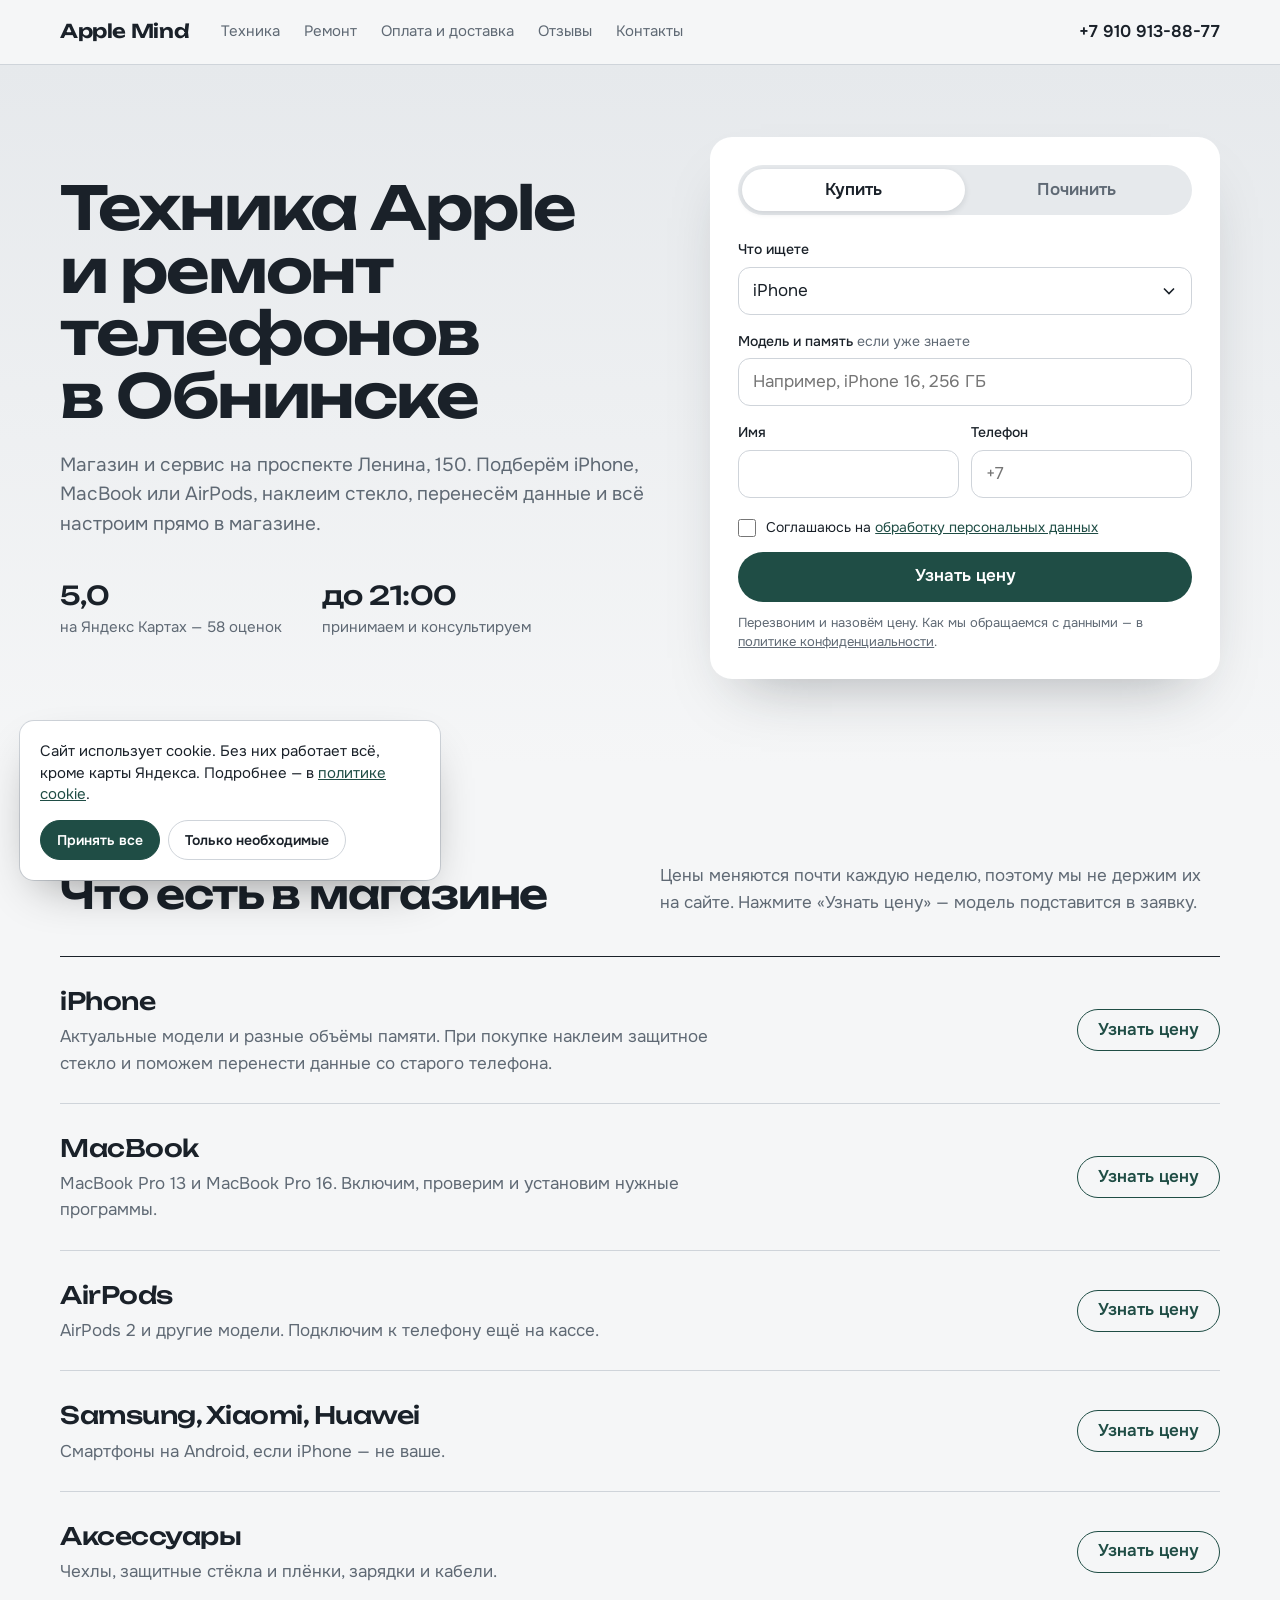
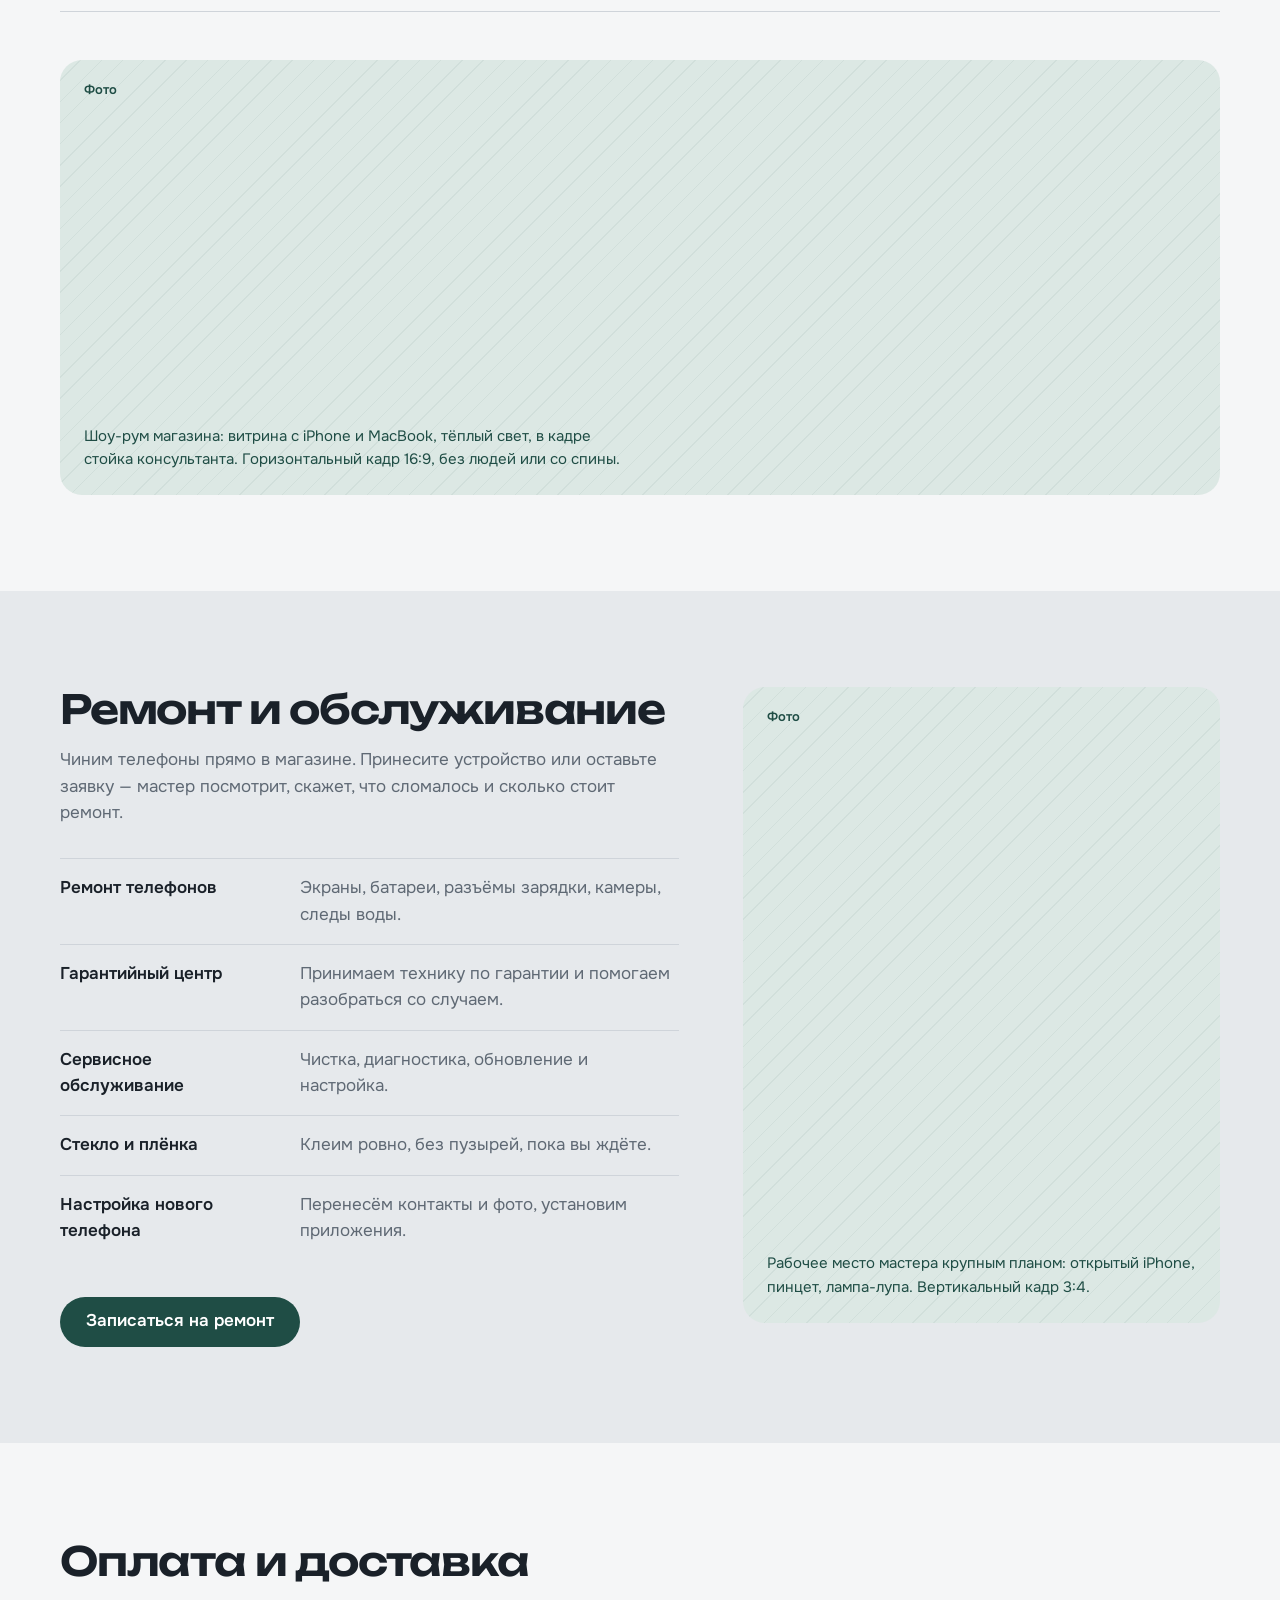
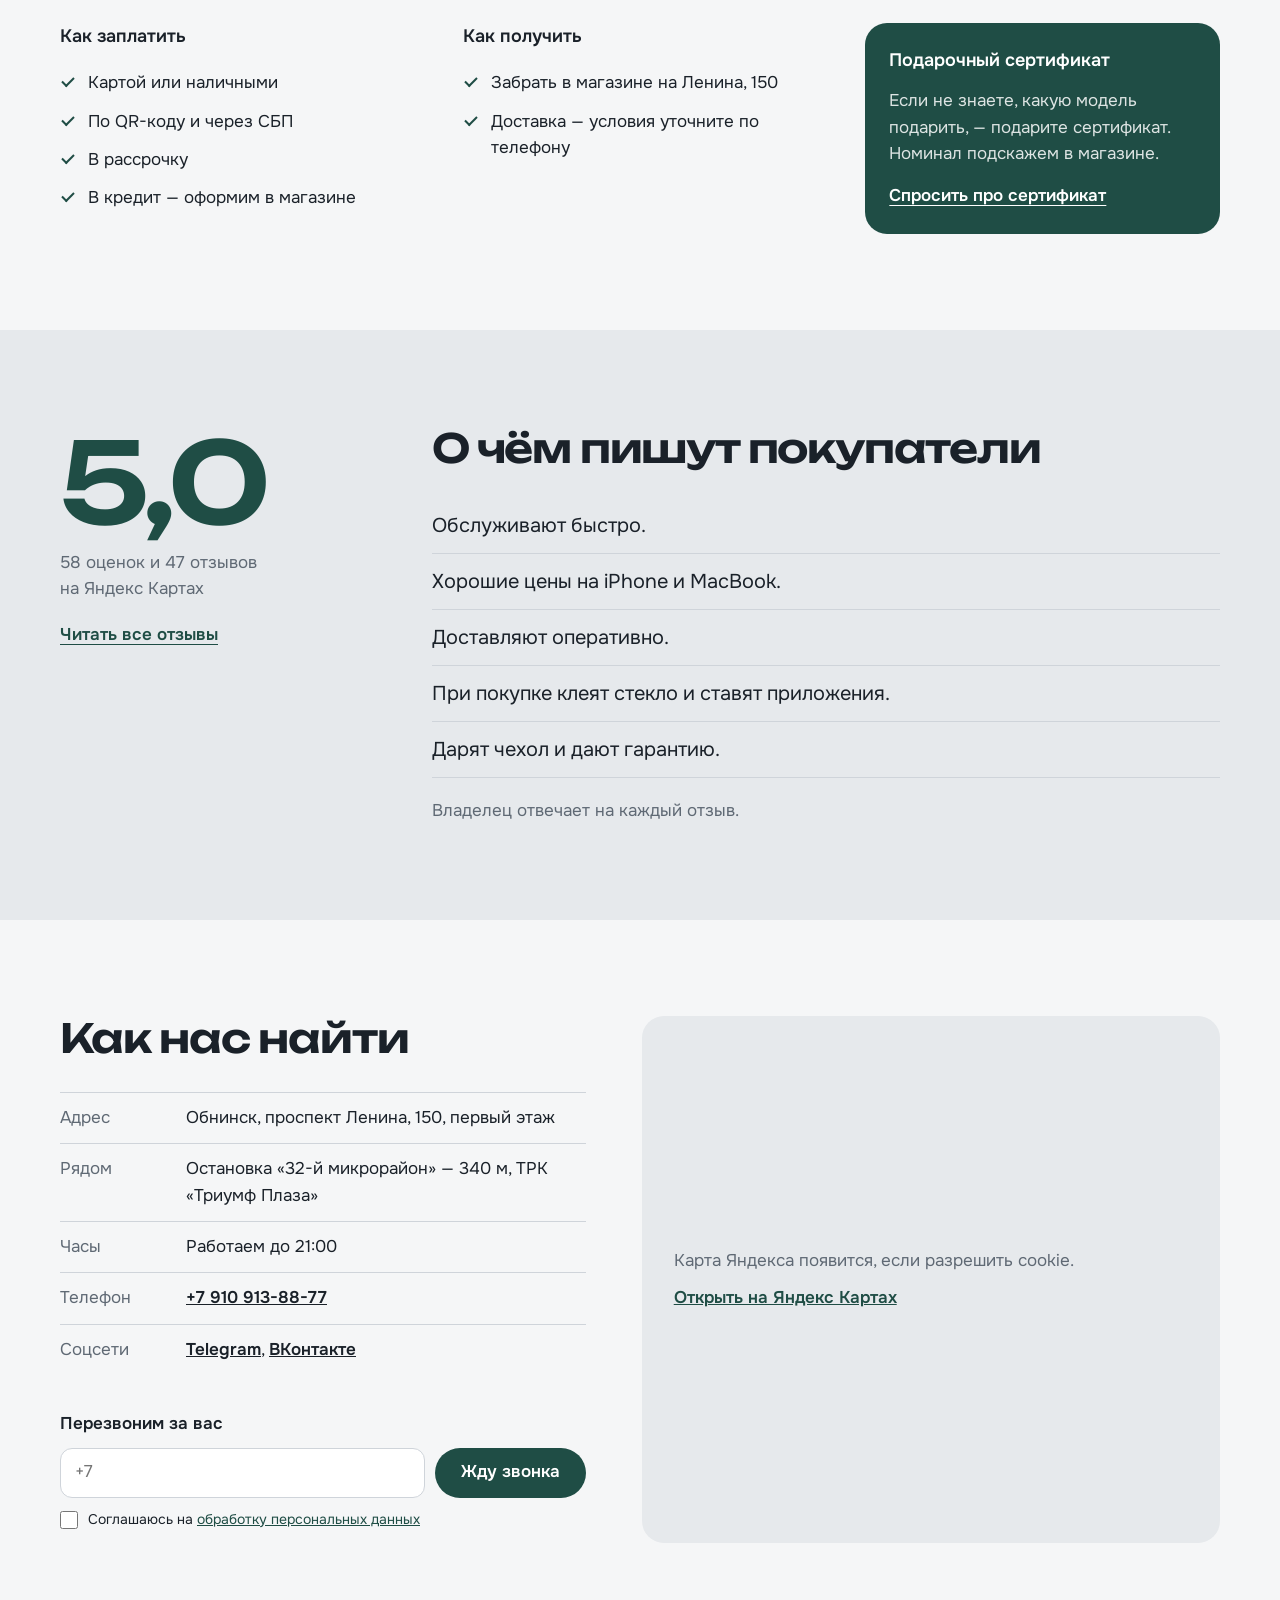
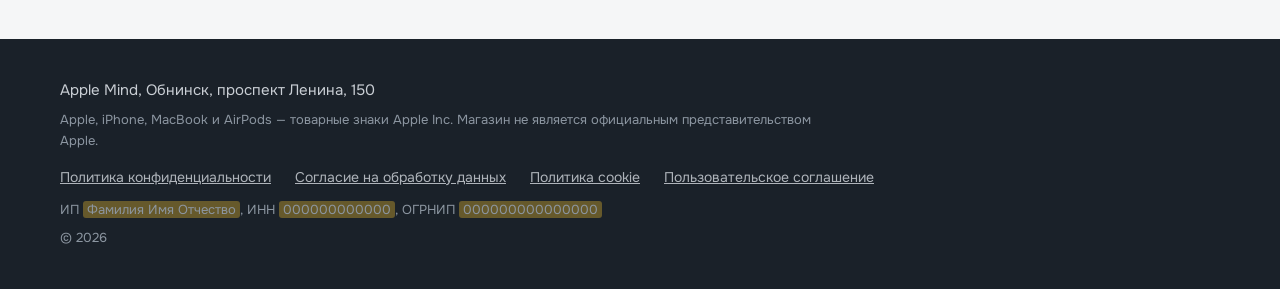
==== index.html @ 636ec2c1 "Сайт Apple Mind: первая версия Главная страница, формы (без отправки данных), баннер cookie, юридиче" ====
<!DOCTYPE html>
<html lang="ru">
<head>
    <meta charset="UTF-8">
    <meta name="viewport" content="width=device-width, initial-scale=1">
    <title>Apple Mind — техника и ремонт телефонов в Обнинске</title>
    <meta name="description" content="Магазин техники Apple, Samsung, Xiaomi, Huawei и сервис по ремонту телефонов. Обнинск, проспект Ленина, 150.">

    <link rel="preconnect" href="https://fonts.googleapis.com">
    <link rel="preconnect" href="https://fonts.gstatic.com" crossorigin>
    <link href="https://fonts.googleapis.com/css2?family=Onest:wght@400;500;600&family=Unbounded:wght@500;600&display=swap" rel="stylesheet">

    <link rel="canonical" href="https://timofeyderbugov.github.io/apple-mind-obninsk/">
    <link rel="icon" href="favicon.svg" type="image/svg+xml">

    <meta property="og:type" content="website">
    <meta property="og:locale" content="ru_RU">
    <meta property="og:title" content="Apple Mind — техника и ремонт телефонов в Обнинске">
    <meta property="og:description" content="Магазин техники Apple, Samsung, Xiaomi, Huawei и сервис по ремонту телефонов. Обнинск, проспект Ленина, 150.">
    <meta property="og:url" content="https://timofeyderbugov.github.io/apple-mind-obninsk/">

    <link rel="stylesheet" href="css/style.css">
</head>
<body>

    <header class="header">
        <div class="wrap header__inner">
            <a class="logo" href="#top">Apple Mind</a>

            <nav class="nav" aria-label="Разделы сайта">
                <a href="#tech">Техника</a>
                <a href="#service">Ремонт</a>
                <a href="#pay">Оплата и доставка</a>
                <a href="#reviews">Отзывы</a>
                <a href="#contacts">Контакты</a>
            </nav>

            <a class="header__phone" href="tel:+79109138877">+7 910 913-88-77</a>
        </div>
    </header>

    <main id="top">

        <!-- Первый экран: заголовок + форма заявки -->
        <section class="hero">
            <div class="wrap hero__inner">
                <div class="hero__text">
                    <h1 class="hero__title">Техника Apple и&nbsp;ремонт телефонов в&nbsp;Обнинске</h1>
                    <p class="hero__lead">
                        Магазин и сервис на проспекте Ленина, 150. Подберём iPhone, MacBook
                        или AirPods, наклеим стекло, перенесём данные и всё настроим прямо в магазине.
                    </p>

                    <div class="hero__facts">
                        <p><strong>5,0</strong> на Яндекс Картах — 58 оценок</p>
                        <p><strong>до 21:00</strong> принимаем и консультируем</p>
                    </div>
                </div>

                <div class="request" id="request">
                    <div class="request__tabs" role="tablist" aria-label="Тип заявки">
                        <button class="request__tab is-active" type="button" role="tab" aria-selected="true" data-mode="buy">Купить</button>
                        <button class="request__tab" type="button" role="tab" aria-selected="false" data-mode="repair">Починить</button>
                    </div>

                    <form class="form" id="request-form" novalidate>
                        <input type="hidden" name="mode" value="buy">

                        <div class="form__group" data-for="buy">
                            <label class="form__label" for="device">Что ищете</label>
                            <select class="form__input" id="device" name="device">
                                <option value="iPhone">iPhone</option>
                                <option value="MacBook">MacBook</option>
                                <option value="AirPods">AirPods</option>
                                <option value="Смартфон Samsung, Xiaomi или Huawei">Смартфон Samsung, Xiaomi или Huawei</option>
                                <option value="Аксессуары">Чехол, стекло, зарядка</option>
                            </select>
                        </div>

                        <div class="form__group" data-for="buy">
                            <label class="form__label" for="model">Модель и память <span class="form__hint">если уже знаете</span></label>
                            <input class="form__input" id="model" name="model" type="text" placeholder="Например, iPhone 16, 256 ГБ">
                        </div>

                        <div class="form__group" data-for="repair" hidden>
                            <label class="form__label" for="broken">Какой телефон</label>
                            <input class="form__input" id="broken" name="broken" type="text" placeholder="Например, Samsung A54">
                        </div>

                        <div class="form__group" data-for="repair" hidden>
                            <label class="form__label" for="problem">Что случилось</label>
                            <select class="form__input" id="problem" name="problem">
                                <option>Разбит экран</option>
                                <option>Быстро садится батарея</option>
                                <option>Не заряжается</option>
                                <option>Попала вода</option>
                                <option>Не работает камера или звук</option>
                                <option>Другое — расскажу по телефону</option>
                            </select>
                        </div>

                        <div class="form__row">
                            <div class="form__group">
                                <label class="form__label" for="name">Имя</label>
                                <input class="form__input" id="name" name="name" type="text" autocomplete="given-name" required>
                            </div>
                            <div class="form__group">
                                <label class="form__label" for="phone">Телефон</label>
                                <input class="form__input" id="phone" name="phone" type="tel" autocomplete="tel" placeholder="+7" required>
                            </div>
                        </div>

                        <label class="consent">
                            <input type="checkbox" name="consent" value="yes">
                            <span>Соглашаюсь на <a href="consent.html" target="_blank">обработку персональных данных</a></span>
                        </label>

                        <p class="form__error" role="alert" hidden></p>

                        <button class="btn btn--full" type="submit" data-label-buy="Узнать цену" data-label-repair="Записаться на ремонт">Узнать цену</button>

                        <p class="form__note">
                            Перезвоним и назовём цену. Как мы обращаемся с данными —
                            в <a href="privacy.html" target="_blank">политике конфиденциальности</a>.
                        </p>
                    </form>

                    <div class="request__done" hidden>
                        <p class="request__done-title">Заявка у нас</p>
                        <p>Перезвоним на <span data-phone></span> в ближайшее рабочее время.</p>
                        <button class="link-btn" type="button" data-reset>Отправить ещё одну</button>
                    </div>
                </div>
            </div>
        </section>

        <!-- Техника -->
        <section class="section" id="tech">
            <div class="wrap">
                <div class="section__head">
                    <h2 class="section__title">Что есть в магазине</h2>
                    <p class="section__lead">
                        Цены меняются почти каждую неделю, поэтому мы не держим их на сайте.
                        Нажмите «Узнать цену» — модель подставится в заявку.
                    </p>
                </div>

                <ul class="catalog">
                    <li class="catalog__item">
                        <div>
                            <h3 class="catalog__name">iPhone</h3>
                            <p class="catalog__desc">Актуальные модели и разные объёмы памяти. При покупке наклеим защитное стекло и поможем перенести данные со старого телефона.</p>
                        </div>
                        <button class="btn btn--ghost" type="button" data-pick="iPhone">Узнать цену</button>
                    </li>
                    <li class="catalog__item">
                        <div>
                            <h3 class="catalog__name">MacBook</h3>
                            <p class="catalog__desc">MacBook Pro 13 и MacBook Pro 16. Включим, проверим и установим нужные программы.</p>
                        </div>
                        <button class="btn btn--ghost" type="button" data-pick="MacBook">Узнать цену</button>
                    </li>
                    <li class="catalog__item">
                        <div>
                            <h3 class="catalog__name">AirPods</h3>
                            <p class="catalog__desc">AirPods 2 и другие модели. Подключим к телефону ещё на кассе.</p>
                        </div>
                        <button class="btn btn--ghost" type="button" data-pick="AirPods">Узнать цену</button>
                    </li>
                    <li class="catalog__item">
                        <div>
                            <h3 class="catalog__name">Samsung, Xiaomi, Huawei</h3>
                            <p class="catalog__desc">Смартфоны на Android, если iPhone — не ваше.</p>
                        </div>
                        <button class="btn btn--ghost" type="button" data-pick="Смартфон Samsung, Xiaomi или Huawei">Узнать цену</button>
                    </li>
                    <li class="catalog__item">
                        <div>
                            <h3 class="catalog__name">Аксессуары</h3>
                            <p class="catalog__desc">Чехлы, защитные стёкла и плёнки, зарядки и кабели.</p>
                        </div>
                        <button class="btn btn--ghost" type="button" data-pick="Аксессуары">Узнать цену</button>
                    </li>
                </ul>

                <figure class="ph ph--wide">
                    <div class="ph__box">
                        <span class="ph__tag">Фото</span>
                        <p class="ph__text">
                            Шоу-рум магазина: витрина с iPhone и MacBook, тёплый свет, в кадре
                            стойка консультанта. Горизонтальный кадр 16:9, без людей или со спины.
                        </p>
                    </div>
                </figure>
            </div>
        </section>

        <!-- Ремонт и сервис -->
        <section class="section section--alt" id="service">
            <div class="wrap service">
                <div class="service__text">
                    <h2 class="section__title">Ремонт и обслуживание</h2>
                    <p class="section__lead">
                        Чиним телефоны прямо в магазине. Принесите устройство или оставьте заявку —
                        мастер посмотрит, скажет, что сломалось и сколько стоит ремонт.
                    </p>

                    <dl class="services">
                        <div class="services__row">
                            <dt>Ремонт телефонов</dt>
                            <dd>Экраны, батареи, разъёмы зарядки, камеры, следы воды.</dd>
                        </div>
                        <div class="services__row">
                            <dt>Гарантийный центр</dt>
                            <dd>Принимаем технику по гарантии и помогаем разобраться со случаем.</dd>
                        </div>
                        <div class="services__row">
                            <dt>Сервисное обслуживание</dt>
                            <dd>Чистка, диагностика, обновление и настройка.</dd>
                        </div>
                        <div class="services__row">
                            <dt>Стекло и плёнка</dt>
                            <dd>Клеим ровно, без пузырей, пока вы ждёте.</dd>
                        </div>
                        <div class="services__row">
                            <dt>Настройка нового телефона</dt>
                            <dd>Перенесём контакты и фото, установим приложения.</dd>
                        </div>
                    </dl>

                    <button class="btn" type="button" data-repair>Записаться на ремонт</button>
                </div>

                <figure class="ph ph--tall">
                    <div class="ph__box">
                        <span class="ph__tag">Фото</span>
                        <p class="ph__text">
                            Рабочее место мастера крупным планом: открытый iPhone, пинцет, лампа-лупа.
                            Вертикальный кадр 3:4.
                        </p>
                    </div>
                </figure>
            </div>
        </section>

        <!-- Оплата и доставка -->
        <section class="section" id="pay">
            <div class="wrap">
                <h2 class="section__title">Оплата и доставка</h2>

                <div class="pay">
                    <div class="pay__col">
                        <h3 class="pay__title">Как заплатить</h3>
                        <ul class="ticks">
                            <li>Картой или наличными</li>
                            <li>По QR-коду и через СБП</li>
                            <li>В рассрочку</li>
                            <li>В кредит — оформим в магазине</li>
                        </ul>
                    </div>
                    <div class="pay__col">
                        <h3 class="pay__title">Как получить</h3>
                        <ul class="ticks">
                            <li>Забрать в магазине на Ленина, 150</li>
                            <li>Доставка — условия уточните по телефону</li>
                        </ul>
                    </div>
                    <div class="pay__col pay__col--gift">
                        <h3 class="pay__title">Подарочный сертификат</h3>
                        <p>Если не знаете, какую модель подарить, — подарите сертификат. Номинал подскажем в магазине.</p>
                        <button class="link-btn" type="button" data-pick="Подарочный сертификат">Спросить про сертификат</button>
                    </div>
                </div>
            </div>
        </section>

        <!-- Отзывы -->
        <section class="section section--alt" id="reviews">
            <div class="wrap reviews">
                <div class="reviews__score">
                    <p class="reviews__num">5,0</p>
                    <p class="reviews__meta">58 оценок и 47 отзывов<br>на Яндекс Картах</p>
                    <a class="link-btn" href="https://yandex.ru/profile/165393138128" target="_blank" rel="noopener">Читать все отзывы</a>
                </div>

                <div class="reviews__body">
                    <h2 class="section__title">О чём пишут покупатели</h2>
                    <ul class="reviews__list">
                        <li>Обслуживают быстро.</li>
                        <li>Хорошие цены на iPhone и MacBook.</li>
                        <li>Доставляют оперативно.</li>
                        <li>При покупке клеят стекло и ставят приложения.</li>
                        <li>Дарят чехол и дают гарантию.</li>
                    </ul>
                    <p class="reviews__note">Владелец отвечает на каждый отзыв.</p>
                </div>
            </div>
        </section>

        <!-- Контакты -->
        <section class="section" id="contacts">
            <div class="wrap contacts">
                <div class="contacts__info">
                    <h2 class="section__title">Как нас найти</h2>

                    <dl class="contacts__list">
                        <div>
                            <dt>Адрес</dt>
                            <dd>Обнинск, проспект Ленина, 150, первый этаж</dd>
                        </div>
                        <div>
                            <dt>Рядом</dt>
                            <dd>Остановка «32-й микрорайон» — 340 м, ТРК «Триумф Плаза»</dd>
                        </div>
                        <div>
                            <dt>Часы</dt>
                            <!-- Уточнить полный график у владельца -->
                            <dd>Работаем до 21:00</dd>
                        </div>
                        <div>
                            <dt>Телефон</dt>
                            <dd><a href="tel:+79109138877">+7 910 913-88-77</a></dd>
                        </div>
                        <div>
                            <dt>Соцсети</dt>
                            <dd>
                                <a href="https://t.me/apple_mind40" target="_blank" rel="noopener">Telegram</a>,
                                <a href="https://vk.ru/appleamind" target="_blank" rel="noopener">ВКонтакте</a>
                            </dd>
                        </div>
                    </dl>

                    <form class="callback" id="callback-form" novalidate>
                        <p class="callback__title">Перезвоним за вас</p>
                        <div class="callback__row">
                            <label class="visually-hidden" for="cb-phone">Телефон</label>
                            <input class="form__input" id="cb-phone" name="phone" type="tel" placeholder="+7" required>
                            <button class="btn" type="submit">Жду звонка</button>
                        </div>
                        <label class="consent">
                            <input type="checkbox" name="consent" value="yes">
                            <span>Соглашаюсь на <a href="consent.html" target="_blank">обработку персональных данных</a></span>
                        </label>
                        <p class="form__error" role="alert" hidden></p>
                    </form>
                </div>

                <!-- Карта Яндекса ставит свои cookie, поэтому грузится только после согласия -->
                <div class="contacts__map"
                     data-map-src="https://yandex.ru/map-widget/v1/?oid=165393138128&amp;z=16"
                     data-map-title="Apple Mind на Яндекс Картах">
                    <div class="map-stub">
                        <p>Карта Яндекса появится, если разрешить cookie.</p>
                        <a href="https://yandex.ru/maps/org/165393138128" target="_blank" rel="noopener">Открыть на Яндекс Картах</a>
                    </div>
                </div>
            </div>
        </section>

    </main>

    <footer class="footer">
        <div class="wrap footer__inner">
            <p>Apple Mind, Обнинск, проспект Ленина, 150</p>
            <p class="footer__small">
                Apple, iPhone, MacBook и AirPods — товарные знаки Apple Inc. Магазин не является
                официальным представительством Apple.
            </p>
            <nav class="footer__legal" aria-label="Документы">
                <a href="privacy.html">Политика конфиденциальности</a>
                <a href="consent.html">Согласие на обработку данных</a>
                <a href="cookies.html">Политика cookie</a>
                <a href="terms.html">Пользовательское соглашение</a>
            </nav>
            <!-- Реквизиты: заменить на настоящие данные владельца -->
            <p class="footer__small">
                ИП <span class="fill">Фамилия Имя Отчество</span>, ИНН <span class="fill">000000000000</span>,
                ОГРНИП <span class="fill">000000000000000</span>
            </p>
            <p class="footer__small">© <span data-year>2026</span></p>
        </div>
    </footer>

    <script src="js/cookies.js"></script>
    <script src="js/main.js"></script>
</body>
</html>
---- css/style.css ----
/* ==========================================================
   Apple Mind — стили
   Палитра: алюминий + графит + «полночный зелёный»
   ========================================================== */

:root {
    --alu: #e6e9ec;
    --paper: #f5f6f7;
    --white: #ffffff;
    --ink: #1a2129;
    --muted: #5f6974;
    --line: #cfd4da;
    --green: #1f4d45;
    --green-hover: #2a6459;
    --mint: #dce8e4;
    --error: #a3352b;
    --accent: var(--green);
    --bg-soft: var(--alu);
    --ink-main: var(--ink);

    --font-display: "Unbounded", "Helvetica Neue", Arial, sans-serif;
    --font-body: "Onest", "Helvetica Neue", Arial, sans-serif;

    --wrap: 1160px;
    --radius-lg: 22px;
    --radius: 12px;
}

*,
*::before,
*::after {
    box-sizing: border-box;
}

html {
    scroll-behavior: smooth;
    scroll-padding-top: 80px;
}

body {
    margin: 0;
    font-family: var(--font-body);
    font-size: 17px;
    line-height: 1.55;
    color: var(--ink);
    background: var(--paper);
    -webkit-font-smoothing: antialiased;
}

h1,
h2,
h3,
p,
ul,
dl,
dd,
figure {
    margin: 0;
}

ul {
    padding: 0;
    list-style: none;
}

a {
    color: inherit;
}

button,
input,
select {
    font: inherit;
    color: inherit;
}

:focus-visible {
    outline: 3px solid var(--green);
    outline-offset: 3px;
}

.wrap {
    width: min(100% - 40px, var(--wrap));
    margin-inline: auto;
}

.visually-hidden {
    position: absolute;
    width: 1px;
    height: 1px;
    overflow: hidden;
    clip: rect(0 0 0 0);
    white-space: nowrap;
}

/* ---------- Шапка ---------- */

.header {
    position: sticky;
    top: 0;
    z-index: 10;
    background: rgba(245, 246, 247, 0.92);
    backdrop-filter: blur(10px);
    border-bottom: 1px solid var(--line);
}

.header__inner {
    display: flex;
    align-items: center;
    gap: 32px;
    min-height: 64px;
}

.logo {
    font-family: var(--font-display);
    font-weight: 600;
    font-size: 19px;
    letter-spacing: -0.02em;
    text-decoration: none;
}

.nav {
    display: flex;
    gap: 24px;
    margin-right: auto;
    font-size: 15px;
}

.nav a {
    text-decoration: none;
    color: var(--muted);
}

.nav a:hover {
    color: var(--ink);
}

.header__phone {
    font-weight: 600;
    text-decoration: none;
    white-space: nowrap;
}

/* ---------- Кнопки ---------- */

.btn {
    display: inline-flex;
    align-items: center;
    justify-content: center;
    min-height: 50px;
    padding: 0 26px;
    border: 0;
    border-radius: 999px;
    background: var(--green);
    color: var(--white);
    font-weight: 600;
    cursor: pointer;
    transition: background 0.15s;
}

.btn:hover {
    background: var(--green-hover);
}

.btn--full {
    width: 100%;
}

.btn--ghost {
    min-height: 42px;
    padding: 0 20px;
    background: transparent;
    color: var(--green);
    border: 1.5px solid var(--green);
    white-space: nowrap;
}

.btn--ghost:hover {
    background: var(--green);
    color: var(--white);
}

.link-btn {
    padding: 0;
    border: 0;
    background: none;
    color: var(--green);
    font-weight: 600;
    text-decoration: underline;
    text-underline-offset: 4px;
    cursor: pointer;
}

/* ---------- Первый экран ---------- */

.hero {
    padding: 72px 0 88px;
    background:
        linear-gradient(180deg, var(--alu) 0%, var(--paper) 100%);
}

.hero__inner {
    display: grid;
    grid-template-columns: 1.15fr 1fr;
    gap: 64px;
    align-items: center;
}

.hero__title {
    font-family: var(--font-display);
    font-weight: 600;
    font-size: clamp(34px, 5vw, 60px);
    line-height: 1.04;
    letter-spacing: -0.035em;
}

.hero__lead {
    max-width: 34em;
    margin-top: 24px;
    font-size: 19px;
    color: var(--muted);
}

.hero__facts {
    display: flex;
    flex-wrap: wrap;
    gap: 12px 40px;
    margin-top: 36px;
    font-size: 15px;
    color: var(--muted);
}

.hero__facts strong {
    display: block;
    font-family: var(--font-display);
    font-weight: 500;
    font-size: 26px;
    color: var(--ink);
    letter-spacing: -0.02em;
}

/* ---------- Форма заявки ---------- */

.request {
    padding: 28px;
    background: var(--white);
    border-radius: var(--radius-lg);
    box-shadow: 0 30px 60px -30px rgba(26, 33, 41, 0.35);
}

.request__tabs {
    display: grid;
    grid-template-columns: 1fr 1fr;
    padding: 4px;
    margin-bottom: 24px;
    background: var(--alu);
    border-radius: 999px;
}

.request__tab {
    min-height: 42px;
    border: 0;
    border-radius: 999px;
    background: transparent;
    font-weight: 600;
    color: var(--muted);
    cursor: pointer;
    transition: background 0.2s, color 0.2s;
}

.request__tab.is-active {
    background: var(--white);
    color: var(--ink);
    box-shadow: 0 2px 6px rgba(26, 33, 41, 0.12);
}

.form__group {
    margin-bottom: 16px;
}

.form__row {
    display: grid;
    grid-template-columns: 1fr 1fr;
    gap: 12px;
}

.form__label {
    display: block;
    margin-bottom: 6px;
    font-size: 14px;
    font-weight: 500;
}

.form__hint {
    font-weight: 400;
    color: var(--muted);
}

.form__input {
    width: 100%;
    min-height: 48px;
    padding: 0 14px;
    border: 1.5px solid var(--line);
    border-radius: var(--radius);
    background: var(--white);
    transition: border-color 0.15s;
}

.form__input:focus {
    outline: none;
    border-color: var(--green);
}

.form__input.is-invalid {
    border-color: var(--error);
}

select.form__input {
    appearance: none;
    padding-right: 40px;
    background-image: url("data:image/svg+xml,%3Csvg xmlns='http://www.w3.org/2000/svg' width='12' height='8' fill='none'%3E%3Cpath d='M1 1.5l5 5 5-5' stroke='%231a2129' stroke-width='1.6'/%3E%3C/svg%3E");
    background-repeat: no-repeat;
    background-position: right 16px center;
}

.form__error {
    margin-bottom: 12px;
    font-size: 14px;
    color: var(--error);
}

.form__note {
    margin-top: 12px;
    font-size: 13px;
    line-height: 1.45;
    color: var(--muted);
}

.request__done {
    padding: 24px 4px;
}

.request__done-title {
    margin-bottom: 8px;
    font-family: var(--font-display);
    font-weight: 600;
    font-size: 24px;
}

.request__done p + .link-btn {
    margin-top: 20px;
}

/* ---------- Секции ---------- */

.section {
    padding: 96px 0;
}

.section--alt {
    background: var(--alu);
}

.section__head {
    display: grid;
    grid-template-columns: 1fr 1fr;
    gap: 40px;
    align-items: end;
    margin-bottom: 40px;
}

.section__title {
    font-family: var(--font-display);
    font-weight: 600;
    font-size: clamp(26px, 3.4vw, 40px);
    line-height: 1.1;
    letter-spacing: -0.03em;
}

.section__lead {
    max-width: 36em;
    color: var(--muted);
}

/* ---------- Каталог (список, не карточки) ---------- */

.catalog {
    border-top: 1px solid var(--ink);
}

.catalog__item {
    display: grid;
    grid-template-columns: 1fr auto;
    gap: 24px;
    align-items: center;
    padding: 26px 0;
    border-bottom: 1px solid var(--line);
}

.catalog__name {
    font-family: var(--font-display);
    font-weight: 500;
    font-size: 24px;
    letter-spacing: -0.02em;
}

.catalog__desc {
    max-width: 40em;
    margin-top: 4px;
    color: var(--muted);
}

/* ---------- Место под картинку ---------- */

.ph {
    margin-top: 48px;
}

.ph__box {
    position: relative;
    display: flex;
    flex-direction: column;
    justify-content: flex-end;
    height: 100%;
    padding: 24px;
    border-radius: var(--radius-lg);
    background:
        repeating-linear-gradient(135deg, transparent 0 14px, rgba(31, 77, 69, 0.06) 14px 15px),
        var(--mint);
    color: var(--green);
}

.ph--wide .ph__box {
    aspect-ratio: 16 / 6;
}

.ph--tall {
    margin-top: 0;
}

.ph--tall .ph__box {
    aspect-ratio: 3 / 4;
}

.ph__tag {
    position: absolute;
    top: 20px;
    left: 24px;
    font-size: 13px;
    font-weight: 600;
}

.ph__text {
    max-width: 36em;
    font-size: 15px;
}

/* ---------- Ремонт ---------- */

.service {
    display: grid;
    grid-template-columns: 1.3fr 1fr;
    gap: 64px;
    align-items: start;
}

.service .section__lead {
    margin-top: 16px;
}

.services {
    margin: 32px 0 36px;
}

.services__row {
    display: grid;
    grid-template-columns: 220px 1fr;
    gap: 20px;
    padding: 16px 0;
    border-top: 1px solid var(--line);
}

.services__row dt {
    font-weight: 600;
}

.services__row dd {
    color: var(--muted);
}

/* ---------- Оплата ---------- */

.pay {
    display: grid;
    grid-template-columns: repeat(3, 1fr);
    gap: 48px;
    margin-top: 40px;
}

.pay__title {
    margin-bottom: 14px;
    font-size: 18px;
    font-weight: 600;
}

.ticks li {
    position: relative;
    padding: 6px 0 6px 28px;
}

.ticks li::before {
    content: "";
    position: absolute;
    left: 2px;
    top: 13px;
    width: 12px;
    height: 7px;
    border-left: 2px solid var(--green);
    border-bottom: 2px solid var(--green);
    transform: rotate(-45deg);
}

.pay__col--gift {
    padding: 24px;
    border-radius: var(--radius-lg);
    background: var(--green);
    color: var(--white);
}

.pay__col--gift p {
    margin-bottom: 16px;
    opacity: 0.85;
}

.pay__col--gift .link-btn {
    color: var(--white);
}

/* ---------- Отзывы ---------- */

.reviews {
    display: grid;
    grid-template-columns: 300px 1fr;
    gap: 72px;
}

.reviews__num {
    font-family: var(--font-display);
    font-weight: 600;
    font-size: 112px;
    line-height: 1;
    letter-spacing: -0.05em;
    color: var(--green);
}

.reviews__meta {
    margin: 12px 0 20px;
    color: var(--muted);
}

.reviews__list {
    margin-top: 28px;
    font-size: 20px;
}

.reviews__list li {
    padding: 12px 0;
    border-bottom: 1px solid var(--line);
}

.reviews__note {
    margin-top: 20px;
    color: var(--muted);
}

/* ---------- Контакты ---------- */

.contacts {
    display: grid;
    grid-template-columns: 1fr 1.1fr;
    gap: 56px;
}

.contacts__list {
    margin-top: 32px;
}

.contacts__list > div {
    display: grid;
    grid-template-columns: 110px 1fr;
    gap: 16px;
    padding: 12px 0;
    border-top: 1px solid var(--line);
}

.contacts__list dt {
    color: var(--muted);
}

.contacts__list a {
    font-weight: 600;
}

.callback {
    margin-top: 36px;
}

.callback__title {
    margin-bottom: 10px;
    font-weight: 600;
}

.callback__row {
    display: flex;
    gap: 10px;
}

.callback__row .form__input {
    flex: 1;
}

.callback .form__error {
    margin-top: 8px;
}

.contacts__map {
    min-height: 420px;
    border-radius: var(--radius-lg);
    overflow: hidden;
    background: var(--alu);
}

.contacts__map iframe {
    display: block;
    width: 100%;
    height: 100%;
    min-height: 420px;
    border: 0;
}

/* ---------- Подвал ---------- */

.footer {
    padding: 40px 0;
    background: var(--ink);
    color: #c9ced4;
    font-size: 15px;
}

.footer__inner {
    display: grid;
    gap: 8px;
}

.footer__small {
    max-width: 60em;
    font-size: 13px;
    color: #8c96a1;
}

/* ---------- Адаптив ---------- */

@media (max-width: 960px) {
    .nav {
        display: none;
    }

    .header__inner {
        justify-content: space-between;
    }

    .hero__inner,
    .service,
    .contacts,
    .section__head {
        grid-template-columns: 1fr;
        gap: 40px;
    }

    .ph--tall .ph__box {
        aspect-ratio: 16 / 10;
    }

    .pay {
        grid-template-columns: 1fr 1fr;
    }

    .pay__col--gift {
        grid-column: 1 / -1;
    }

    .reviews {
        grid-template-columns: 1fr;
        gap: 32px;
    }
}

@media (max-width: 600px) {
    body {
        font-size: 16px;
    }

    .hero {
        padding: 40px 0 56px;
    }

    .request {
        padding: 20px;
    }

    .form__row,
    .pay {
        grid-template-columns: 1fr;
    }

    .section {
        padding: 64px 0;
    }

    .catalog__item {
        grid-template-columns: 1fr;
        gap: 14px;
    }

    .catalog__item .btn {
        justify-self: start;
    }

    .services__row,
    .contacts__list > div {
        grid-template-columns: 1fr;
        gap: 2px;
    }

    .ph--wide .ph__box {
        aspect-ratio: 4 / 3;
    }

    .reviews__num {
        font-size: 84px;
    }

    .reviews__list {
        font-size: 18px;
    }

    .callback__row {
        flex-direction: column;
    }
}

@media (prefers-reduced-motion: reduce) {
    html {
        scroll-behavior: auto;
    }

    * {
        transition: none !important;
    }
}

/* ==========================================================
   Согласие, cookie, документы
   ========================================================== */

/* ---------- Галочка согласия в формах ---------- */

.consent {
    display: flex;
    align-items: flex-start;
    gap: 10px;
    margin: 4px 0 14px;
    font-size: 14px;
    line-height: 1.4;
    cursor: pointer;
}

.consent input {
    flex-shrink: 0;
    width: 18px;
    height: 18px;
    margin: 1px 0 0;
    accent-color: var(--accent);
    cursor: pointer;
}

.consent a {
    color: var(--accent);
}

.consent.is-invalid span {
    color: var(--error);
}

.consent--light,
.consent--light a {
    color: var(--white);
}

.consent--light {
    margin-top: 14px;
}

.consent--light.is-invalid span {
    color: var(--white);
    text-decoration: underline wavy;
}

.callback .consent {
    margin-top: 12px;
}

/* ---------- Заглушка карты до согласия ---------- */

.map-stub {
    display: flex;
    flex-direction: column;
    justify-content: center;
    align-items: flex-start;
    gap: 10px;
    height: 100%;
    min-height: 420px;
    padding: 32px;
    color: var(--muted);
}

.map-stub a {
    color: var(--accent);
    font-weight: 600;
}

/* ---------- Баннер cookie ---------- */

.cookie {
    position: fixed;
    left: 20px;
    bottom: 20px;
    z-index: 50;
    display: flex;
    flex-direction: column;
    gap: 14px;
    width: min(420px, calc(100% - 40px));
    padding: 20px;
    background: var(--white);
    color: var(--ink-main);
    border-radius: 14px;
    box-shadow: 0 20px 50px -20px rgba(0, 0, 0, 0.45), 0 0 0 1px var(--line);
    font-size: 15px;
    line-height: 1.45;
}

.cookie__text a {
    color: var(--accent);
}

.cookie__actions {
    display: flex;
    flex-wrap: wrap;
    gap: 8px;
}

.cookie__btn {
    min-height: 40px;
    padding: 0 16px;
    border: 1.5px solid var(--line);
    border-radius: 999px;
    background: transparent;
    font-weight: 600;
    font-size: 14px;
    cursor: pointer;
}

.cookie__btn--main {
    border-color: var(--accent);
    background: var(--accent);
    color: var(--white);
}

/* ---------- Подвал: документы и реквизиты ---------- */

.footer__legal {
    display: flex;
    flex-wrap: wrap;
    gap: 6px 24px;
    margin: 8px 0 4px;
    font-size: 14px;
}

.footer__legal a {
    color: inherit;
    opacity: 0.85;
}

.footer__legal a:hover {
    opacity: 1;
}

/* Место, которое владелец должен заполнить своими данными */
.fill {
    padding: 0 4px;
    border-radius: 3px;
    background: rgba(242, 191, 47, 0.35);
    color: inherit;
}

/* ---------- Страницы документов ---------- */

.legal-head {
    padding: 56px 0 0;
}

.back-link {
    color: var(--accent);
    font-weight: 600;
    text-decoration: none;
}

.back-link:hover {
    text-decoration: underline;
    text-underline-offset: 4px;
}

.legal {
    display: grid;
    grid-template-columns: 240px 1fr;
    gap: 64px;
    padding: 32px 0 96px;
}

.legal__docs {
    position: sticky;
    top: 96px;
    align-self: start;
    display: grid;
    gap: 2px;
    font-size: 15px;
}

.legal__docs a {
    padding: 8px 0 8px 14px;
    border-left: 3px solid var(--line);
    color: var(--muted);
    text-decoration: none;
}

.legal__docs a:hover {
    color: var(--ink-main);
}

.legal__docs a[aria-current="page"] {
    border-left-color: var(--accent);
    color: var(--ink-main);
    font-weight: 600;
}

.legal__body {
    min-width: 0;
    max-width: 46em;
}

.legal__title {
    font-family: var(--font-display);
    font-weight: 600;
    font-size: clamp(30px, 4vw, 46px);
    line-height: 1.1;
}

.legal__date {
    margin-top: 12px;
    color: var(--muted);
}

.legal__intro {
    margin-top: 28px;
    padding: 18px 22px;
    border-radius: 10px;
    background: var(--bg-soft);
}

.legal__body h2 {
    margin: 40px 0 12px;
    font-size: 21px;
    font-weight: 600;
    line-height: 1.3;
}

.legal__body p + p {
    margin-top: 10px;
}

.legal__body ul {
    margin: 10px 0;
}

.legal__body li {
    position: relative;
    padding: 4px 0 4px 22px;
}

.legal__body li::before {
    content: "";
    position: absolute;
    left: 4px;
    top: 15px;
    width: 7px;
    height: 7px;
    border-radius: 50%;
    background: var(--accent);
}

.legal__body a {
    color: var(--accent);
}

.legal__table {
    width: 100%;
    margin: 14px 0;
    border-collapse: collapse;
    font-size: 15px;
}

.legal__table th,
.legal__table td {
    padding: 10px 12px;
    border-bottom: 1px solid var(--line);
    text-align: left;
    vertical-align: top;
}

.legal__table th {
    font-weight: 600;
    background: var(--bg-soft);
}

.legal__status {
    margin-top: 16px;
}

.legal__body .btn {
    margin: 16px 0 20px;
}

@media (max-width: 860px) {
    .legal {
        grid-template-columns: minmax(0, 1fr);
        gap: 32px;
    }

    .legal__docs {
        position: static;
    }

    .legal__table {
        display: block;
        overflow-x: auto;
    }
}

@media (max-width: 600px) {
    .cookie {
        left: 12px;
        bottom: 12px;
        width: calc(100% - 24px);
    }
}

/* ---------- Страница 404 ---------- */

.not-found {
    min-height: calc(100vh - 64px);
    display: flex;
    flex-direction: column;
    justify-content: center;
    align-items: flex-start;
    gap: 20px;
    padding: 64px 0;
}

.not-found__title {
    font-family: var(--font-display);
    font-weight: 600;
    font-size: clamp(36px, 6vw, 72px);
    line-height: 1;
}

.not-found__text {
    max-width: 30em;
    color: var(--muted);
}

.page-404 .header__inner {
    justify-content: space-between;
}
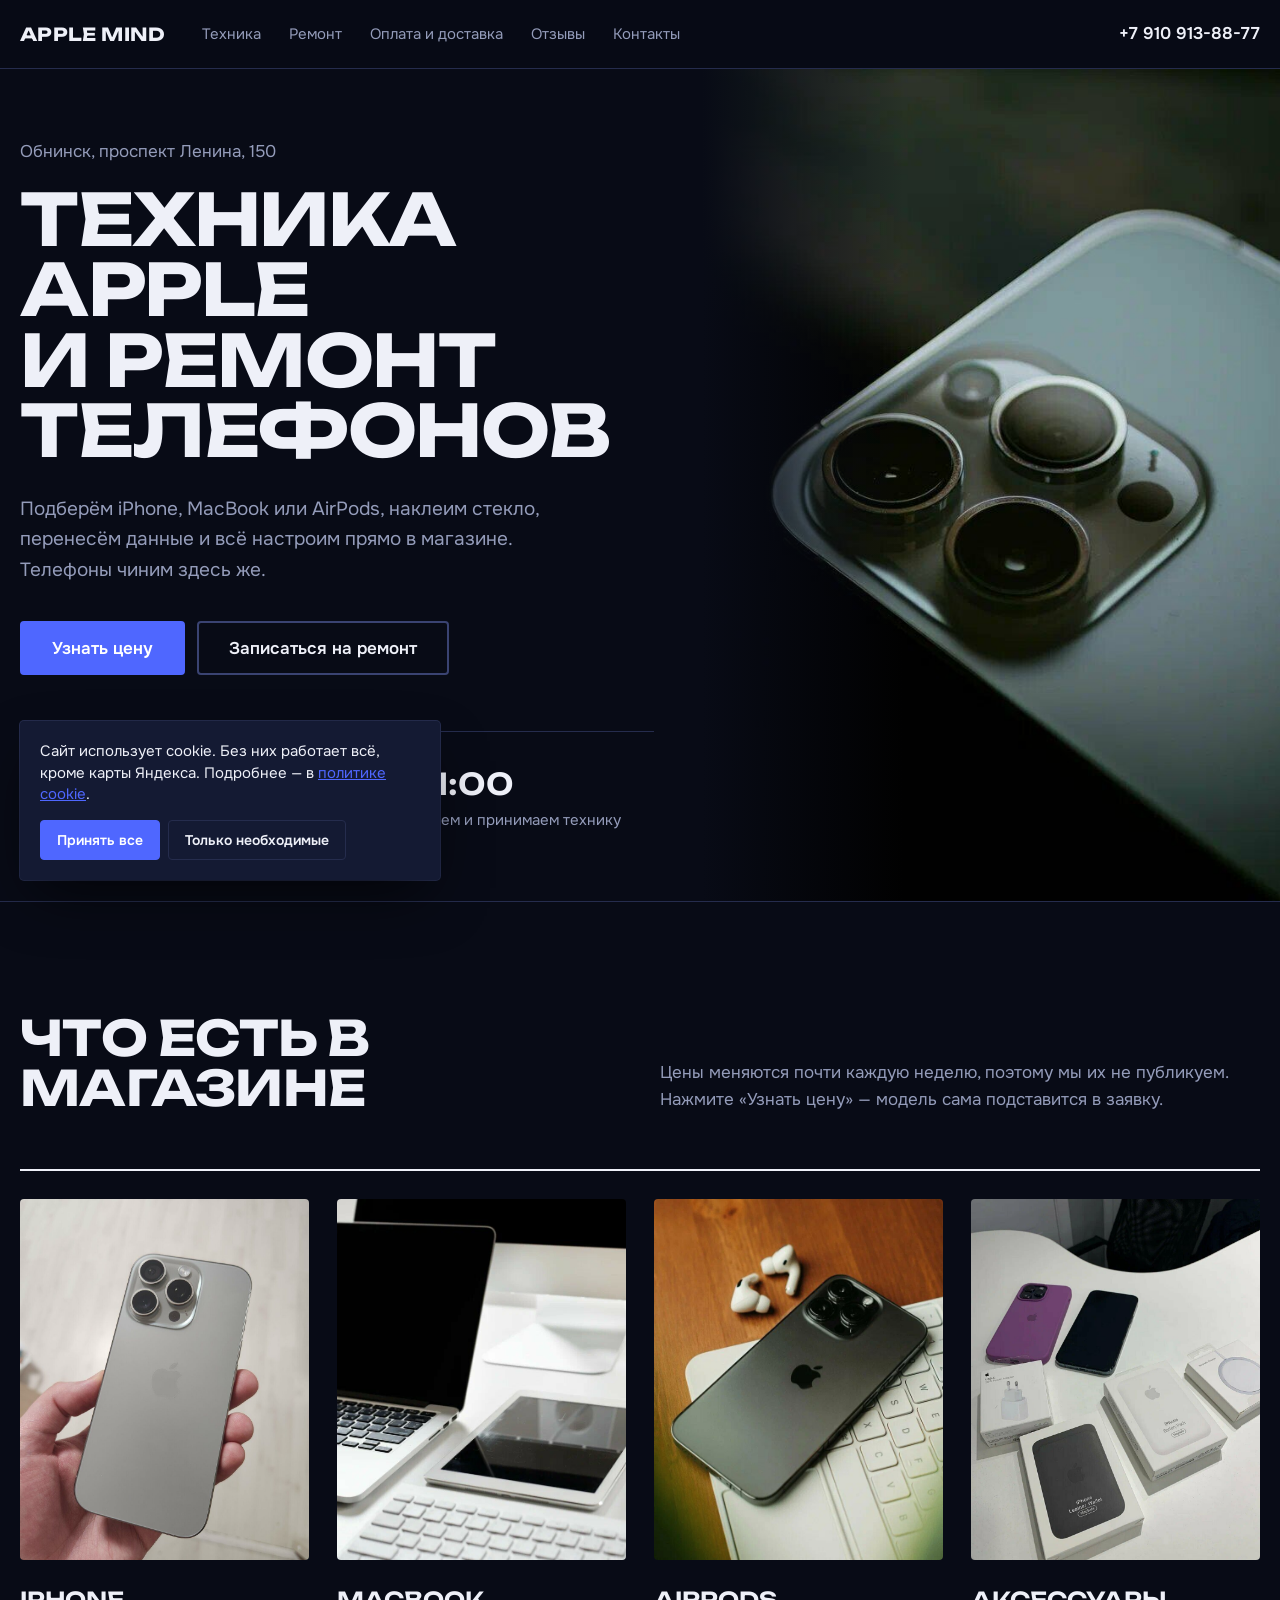
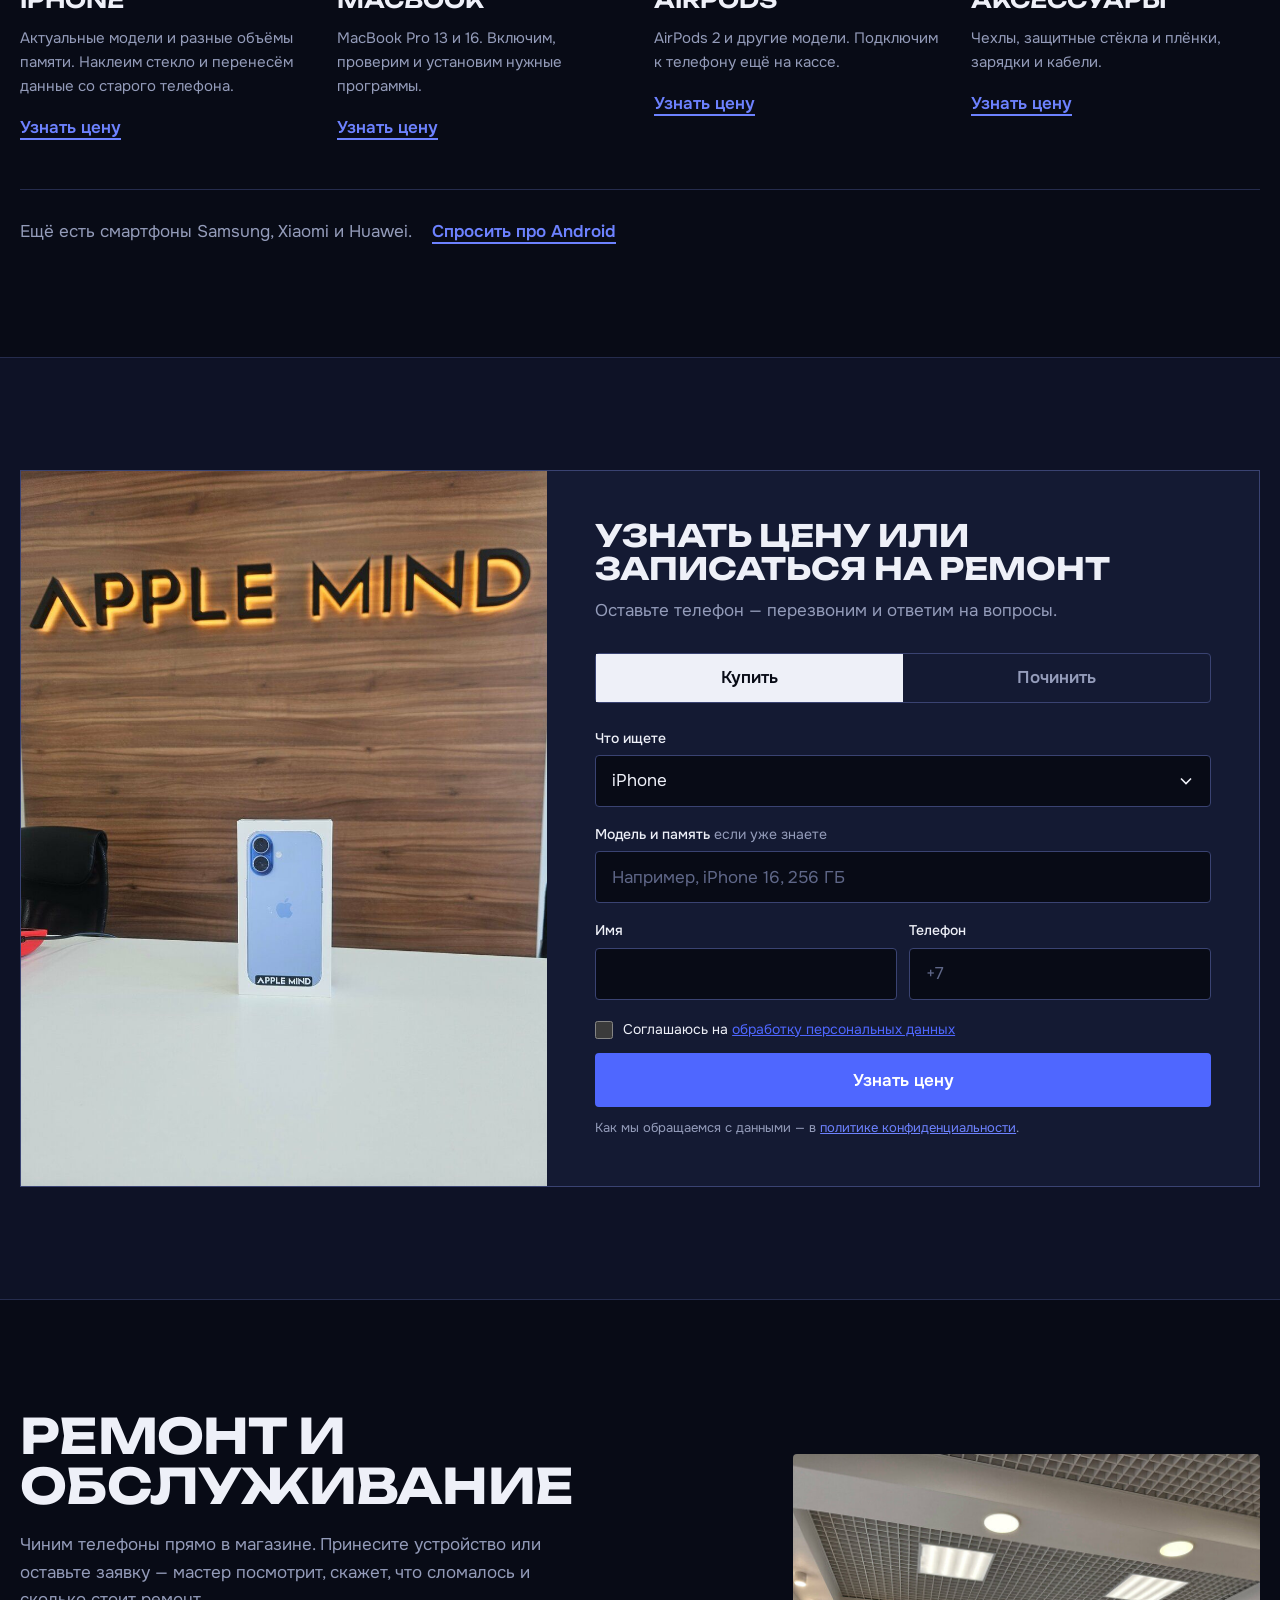
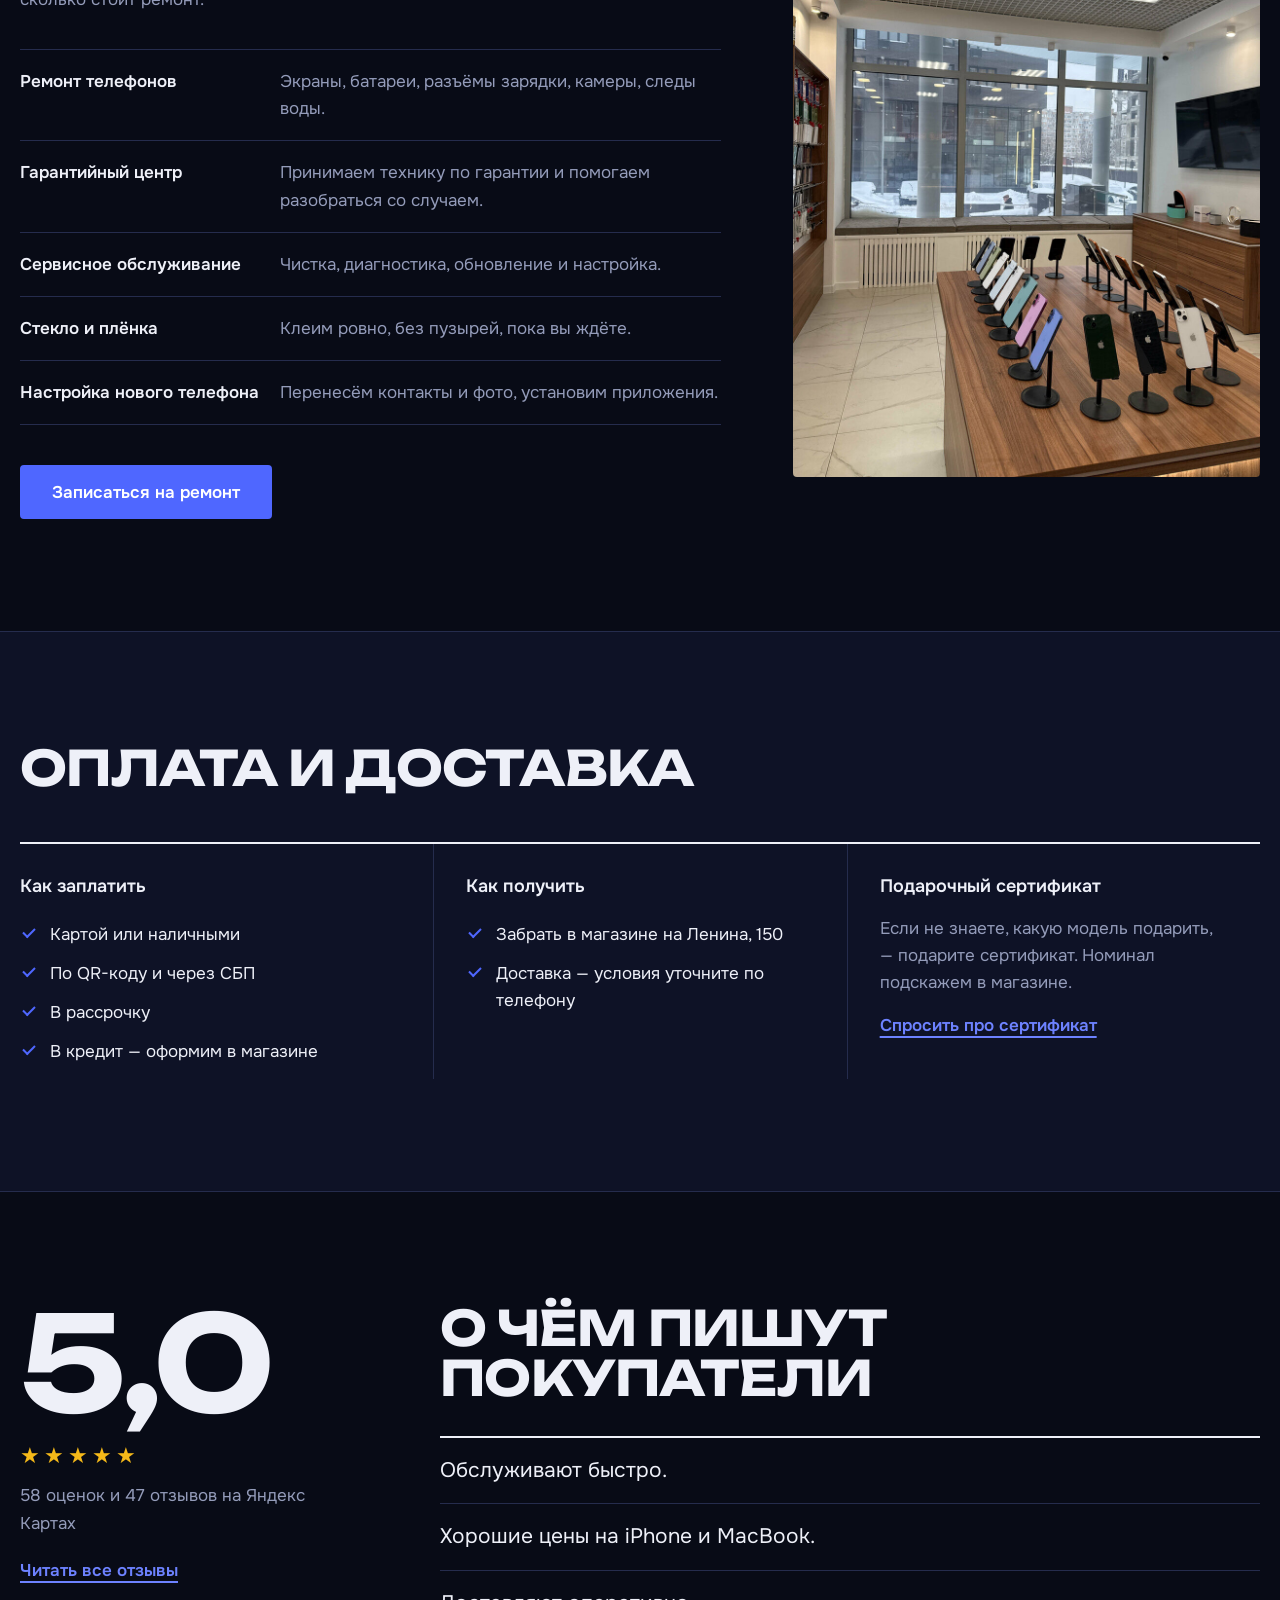
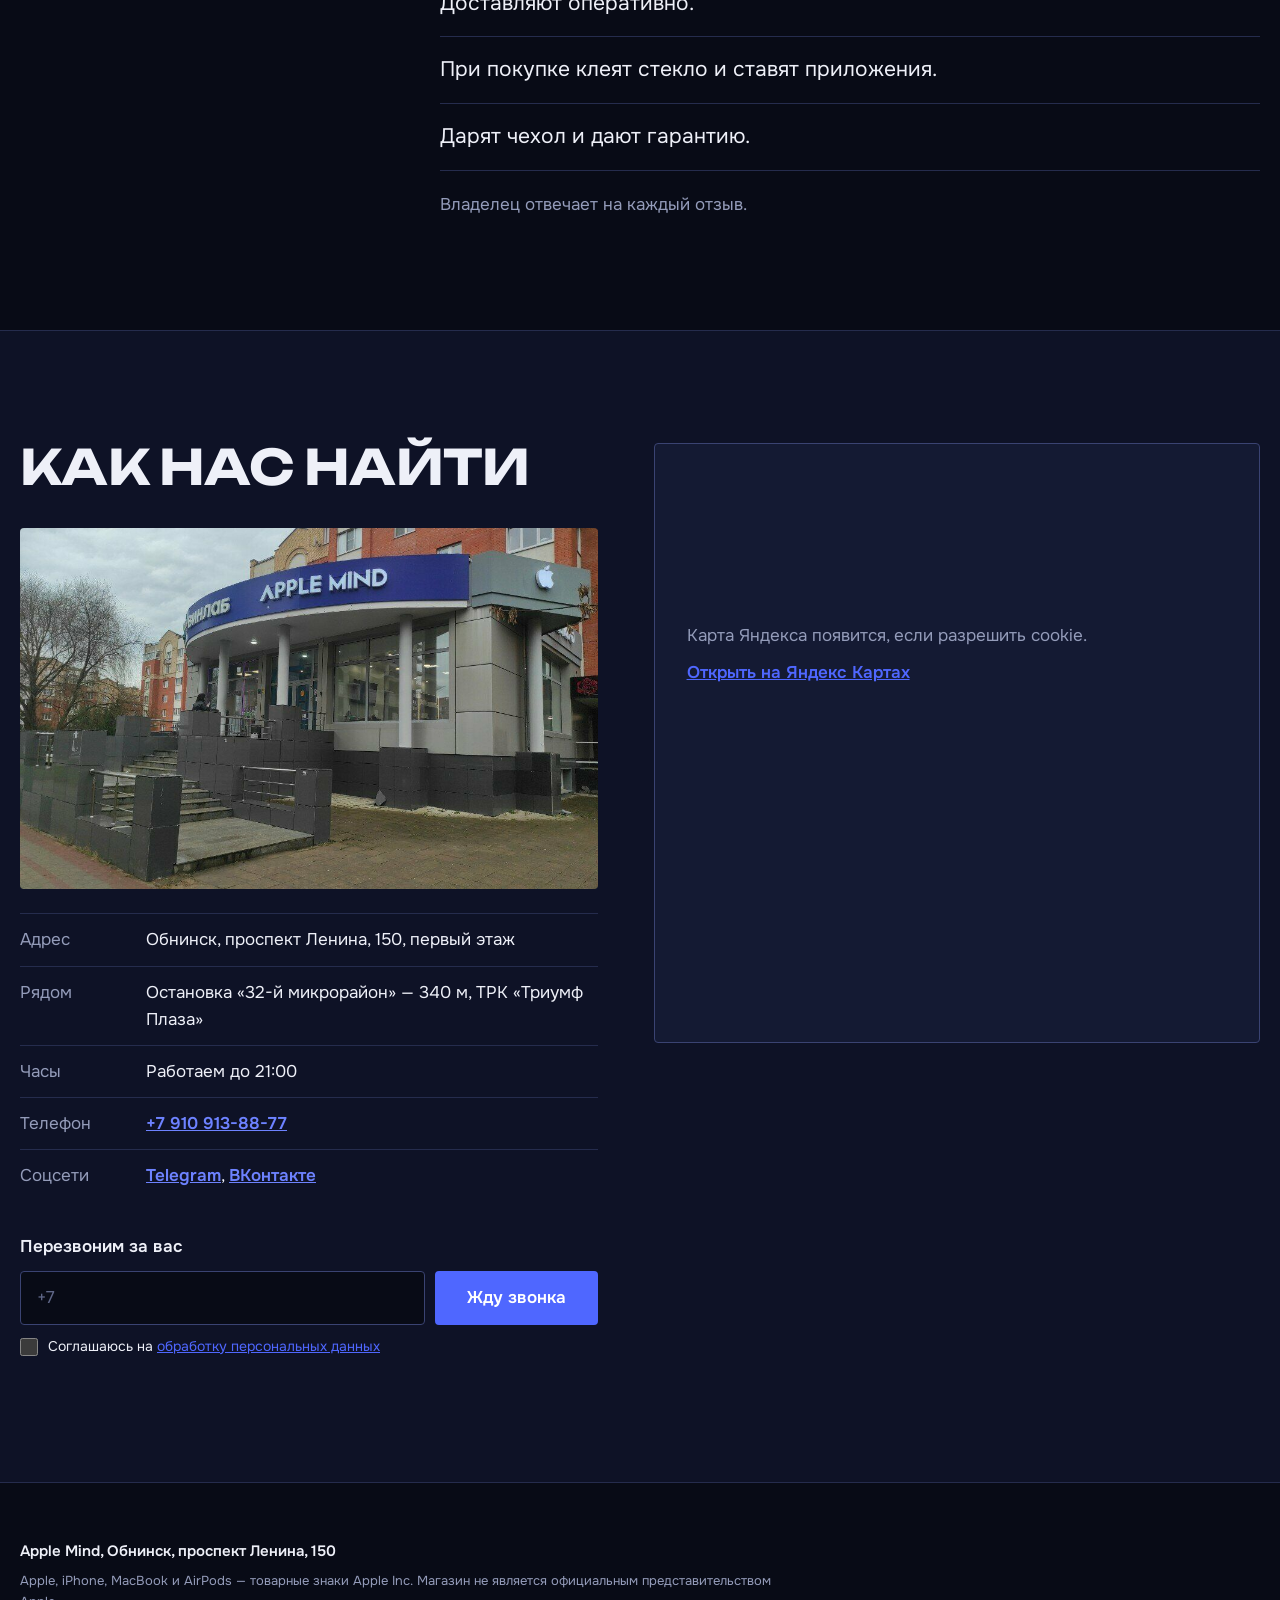
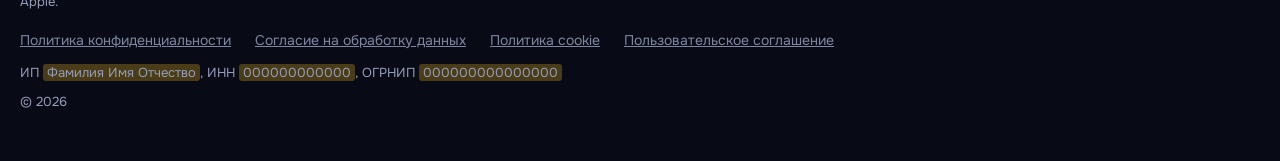
==== commit 418821ad: "Тёмный дизайн и настоящие фото Новый тёмный стиль, фото из карточки на Яндекс Картах, обновлённые до" ====
--- a/index.html
+++ b/index.html
@@ -8,7 +8,7 @@
 
     <link rel="preconnect" href="https://fonts.googleapis.com">
     <link rel="preconnect" href="https://fonts.gstatic.com" crossorigin>
-    <link href="https://fonts.googleapis.com/css2?family=Onest:wght@400;500;600&family=Unbounded:wght@500;600&display=swap" rel="stylesheet">
+    <link href="https://fonts.googleapis.com/css2?family=Onest:wght@400;500;600&family=Unbounded:wght@600;700&display=swap" rel="stylesheet">
 
     <link rel="canonical" href="https://timofeyderbugov.github.io/apple-mind-obninsk/">
     <link rel="icon" href="favicon.svg" type="image/svg+xml">
@@ -18,6 +18,7 @@
     <meta property="og:title" content="Apple Mind — техника и ремонт телефонов в Обнинске">
     <meta property="og:description" content="Магазин техники Apple, Samsung, Xiaomi, Huawei и сервис по ремонту телефонов. Обнинск, проспект Ленина, 150.">
     <meta property="og:url" content="https://timofeyderbugov.github.io/apple-mind-obninsk/">
+    <meta property="og:image" content="https://timofeyderbugov.github.io/apple-mind-obninsk/img/camera.jpg">
 
     <link rel="stylesheet" href="css/style.css">
 </head>
@@ -41,23 +42,98 @@
 
     <main id="top">
 
-        <!-- Первый экран: заголовок + форма заявки -->
+        <!-- Первый экран -->
         <section class="hero">
             <div class="wrap hero__inner">
                 <div class="hero__text">
-                    <h1 class="hero__title">Техника Apple и&nbsp;ремонт телефонов в&nbsp;Обнинске</h1>
+                    <p class="hero__place">Обнинск, проспект Ленина, 150</p>
+                    <h1 class="hero__title">Техника Apple и&nbsp;ремонт телефонов</h1>
                     <p class="hero__lead">
-                        Магазин и сервис на проспекте Ленина, 150. Подберём iPhone, MacBook
-                        или AirPods, наклеим стекло, перенесём данные и всё настроим прямо в магазине.
+                        Подберём iPhone, MacBook или AirPods, наклеим стекло, перенесём данные
+                        и всё настроим прямо в магазине. Телефоны чиним здесь же.
                     </p>
 
-                    <div class="hero__facts">
-                        <p><strong>5,0</strong> на Яндекс Картах — 58 оценок</p>
-                        <p><strong>до 21:00</strong> принимаем и консультируем</p>
-                    </div>
-                </div>
+                    <div class="hero__actions">
+                        <a class="btn" href="#request">Узнать цену</a>
+                        <a class="btn btn--soft" href="#request" data-repair>Записаться на ремонт</a>
+                    </div>
+
+                    <dl class="hero__facts">
+                        <div>
+                            <dt>5,0</dt>
+                            <dd>рейтинг на Яндекс Картах, 58 оценок</dd>
+                        </div>
+                        <div>
+                            <dt>до 21:00</dt>
+                            <dd>консультируем и принимаем технику</dd>
+                        </div>
+                    </dl>
+                </div>
+
+                <figure class="hero__photo">
+                    <img src="img/camera.jpg" width="1280" height="960"
+                         alt="Камера iPhone крупным планом на тёмном фоне">
+                </figure>
+            </div>
+        </section>
+
+        <!-- Техника -->
+        <section class="section" id="tech">
+            <div class="wrap">
+                <div class="section__head">
+                    <h2 class="section__title">Что есть в магазине</h2>
+                    <p class="section__lead">
+                        Цены меняются почти каждую неделю, поэтому мы их не публикуем.
+                        Нажмите «Узнать цену» — модель сама подставится в заявку.
+                    </p>
+                </div>
+
+                <ul class="catalog">
+                    <li class="catalog__item">
+                        <img class="catalog__img" src="img/iphone-hand.jpg" width="960" height="1280" loading="lazy" alt="iPhone в руке">
+                        <h3 class="catalog__name">iPhone</h3>
+                        <p class="catalog__desc">Актуальные модели и разные объёмы памяти. Наклеим стекло и перенесём данные со старого телефона.</p>
+                        <button class="link-btn" type="button" data-pick="iPhone">Узнать цену</button>
+                    </li>
+                    <li class="catalog__item">
+                        <img class="catalog__img" src="img/macbook.jpg" width="1280" height="847" loading="lazy" alt="MacBook, iPad и iPhone на белом столе">
+                        <h3 class="catalog__name">MacBook</h3>
+                        <p class="catalog__desc">MacBook Pro 13 и 16. Включим, проверим и установим нужные программы.</p>
+                        <button class="link-btn" type="button" data-pick="MacBook">Узнать цену</button>
+                    </li>
+                    <li class="catalog__item">
+                        <img class="catalog__img" src="img/airpods.jpg" width="1280" height="854" loading="lazy" alt="AirPods и iPhone на клавиатуре">
+                        <h3 class="catalog__name">AirPods</h3>
+                        <p class="catalog__desc">AirPods 2 и другие модели. Подключим к телефону ещё на кассе.</p>
+                        <button class="link-btn" type="button" data-pick="AirPods">Узнать цену</button>
+                    </li>
+                    <li class="catalog__item">
+                        <img class="catalog__img" src="img/accessories.jpg" width="960" height="1280" loading="lazy" alt="Чехлы, зарядки и MagSafe в коробках">
+                        <h3 class="catalog__name">Аксессуары</h3>
+                        <p class="catalog__desc">Чехлы, защитные стёкла и плёнки, зарядки и кабели.</p>
+                        <button class="link-btn" type="button" data-pick="Аксессуары">Узнать цену</button>
+                    </li>
+                </ul>
+
+                <p class="catalog__more">
+                    Ещё есть смартфоны Samsung, Xiaomi и Huawei.
+                    <button class="link-btn" type="button" data-pick="Смартфон Samsung, Xiaomi или Huawei">Спросить про Android</button>
+                </p>
+            </div>
+        </section>
+
+        <!-- Заявка -->
+        <section class="section section--tint" id="request-section">
+            <div class="wrap request-wrap">
+                <figure class="request-photo">
+                    <img src="img/counter.jpg" width="960" height="1280" loading="lazy"
+                         alt="Стойка консультанта на фоне деревянной стены с надписью Apple Mind">
+                </figure>
 
                 <div class="request" id="request">
+                    <h2 class="request__title">Узнать цену или записаться на ремонт</h2>
+                    <p class="request__lead">Оставьте телефон — перезвоним и ответим на вопросы.</p>
+
                     <div class="request__tabs" role="tablist" aria-label="Тип заявки">
                         <button class="request__tab is-active" type="button" role="tab" aria-selected="true" data-mode="buy">Купить</button>
                         <button class="request__tab" type="button" role="tab" aria-selected="false" data-mode="repair">Починить</button>
@@ -120,8 +196,8 @@
                         <button class="btn btn--full" type="submit" data-label-buy="Узнать цену" data-label-repair="Записаться на ремонт">Узнать цену</button>
 
                         <p class="form__note">
-                            Перезвоним и назовём цену. Как мы обращаемся с данными —
-                            в <a href="privacy.html" target="_blank">политике конфиденциальности</a>.
+                            Как мы обращаемся с данными — в
+                            <a href="privacy.html" target="_blank">политике конфиденциальности</a>.
                         </p>
                     </form>
 
@@ -134,69 +210,8 @@
             </div>
         </section>
 
-        <!-- Техника -->
-        <section class="section" id="tech">
-            <div class="wrap">
-                <div class="section__head">
-                    <h2 class="section__title">Что есть в магазине</h2>
-                    <p class="section__lead">
-                        Цены меняются почти каждую неделю, поэтому мы не держим их на сайте.
-                        Нажмите «Узнать цену» — модель подставится в заявку.
-                    </p>
-                </div>
-
-                <ul class="catalog">
-                    <li class="catalog__item">
-                        <div>
-                            <h3 class="catalog__name">iPhone</h3>
-                            <p class="catalog__desc">Актуальные модели и разные объёмы памяти. При покупке наклеим защитное стекло и поможем перенести данные со старого телефона.</p>
-                        </div>
-                        <button class="btn btn--ghost" type="button" data-pick="iPhone">Узнать цену</button>
-                    </li>
-                    <li class="catalog__item">
-                        <div>
-                            <h3 class="catalog__name">MacBook</h3>
-                            <p class="catalog__desc">MacBook Pro 13 и MacBook Pro 16. Включим, проверим и установим нужные программы.</p>
-                        </div>
-                        <button class="btn btn--ghost" type="button" data-pick="MacBook">Узнать цену</button>
-                    </li>
-                    <li class="catalog__item">
-                        <div>
-                            <h3 class="catalog__name">AirPods</h3>
-                            <p class="catalog__desc">AirPods 2 и другие модели. Подключим к телефону ещё на кассе.</p>
-                        </div>
-                        <button class="btn btn--ghost" type="button" data-pick="AirPods">Узнать цену</button>
-                    </li>
-                    <li class="catalog__item">
-                        <div>
-                            <h3 class="catalog__name">Samsung, Xiaomi, Huawei</h3>
-                            <p class="catalog__desc">Смартфоны на Android, если iPhone — не ваше.</p>
-                        </div>
-                        <button class="btn btn--ghost" type="button" data-pick="Смартфон Samsung, Xiaomi или Huawei">Узнать цену</button>
-                    </li>
-                    <li class="catalog__item">
-                        <div>
-                            <h3 class="catalog__name">Аксессуары</h3>
-                            <p class="catalog__desc">Чехлы, защитные стёкла и плёнки, зарядки и кабели.</p>
-                        </div>
-                        <button class="btn btn--ghost" type="button" data-pick="Аксессуары">Узнать цену</button>
-                    </li>
-                </ul>
-
-                <figure class="ph ph--wide">
-                    <div class="ph__box">
-                        <span class="ph__tag">Фото</span>
-                        <p class="ph__text">
-                            Шоу-рум магазина: витрина с iPhone и MacBook, тёплый свет, в кадре
-                            стойка консультанта. Горизонтальный кадр 16:9, без людей или со спины.
-                        </p>
-                    </div>
-                </figure>
-            </div>
-        </section>
-
         <!-- Ремонт и сервис -->
-        <section class="section section--alt" id="service">
+        <section class="section" id="service">
             <div class="wrap service">
                 <div class="service__text">
                     <h2 class="section__title">Ремонт и обслуживание</h2>
@@ -231,20 +246,15 @@
                     <button class="btn" type="button" data-repair>Записаться на ремонт</button>
                 </div>
 
-                <figure class="ph ph--tall">
-                    <div class="ph__box">
-                        <span class="ph__tag">Фото</span>
-                        <p class="ph__text">
-                            Рабочее место мастера крупным планом: открытый iPhone, пинцет, лампа-лупа.
-                            Вертикальный кадр 3:4.
-                        </p>
-                    </div>
+                <figure class="service__photo">
+                    <img src="img/interior.jpg" width="960" height="1280" loading="lazy"
+                         alt="Зал магазина Apple Mind: витрина с iPhone на деревянной стойке и большие окна">
                 </figure>
             </div>
         </section>
 
         <!-- Оплата и доставка -->
-        <section class="section" id="pay">
+        <section class="section section--tint" id="pay">
             <div class="wrap">
                 <h2 class="section__title">Оплата и доставка</h2>
 
@@ -275,12 +285,13 @@
         </section>
 
         <!-- Отзывы -->
-        <section class="section section--alt" id="reviews">
+        <section class="section" id="reviews">
             <div class="wrap reviews">
                 <div class="reviews__score">
                     <p class="reviews__num">5,0</p>
-                    <p class="reviews__meta">58 оценок и 47 отзывов<br>на Яндекс Картах</p>
-                    <a class="link-btn" href="https://yandex.ru/profile/165393138128" target="_blank" rel="noopener">Читать все отзывы</a>
+                    <p class="reviews__stars" aria-hidden="true">★★★★★</p>
+                    <p class="reviews__meta">58 оценок и 47 отзывов на Яндекс Картах</p>
+                    <a class="link-btn" href="https://yandex.ru/maps/org/165393138128/reviews/" target="_blank" rel="noopener">Читать все отзывы</a>
                 </div>
 
                 <div class="reviews__body">
@@ -298,10 +309,15 @@
         </section>
 
         <!-- Контакты -->
-        <section class="section" id="contacts">
+        <section class="section section--tint" id="contacts">
             <div class="wrap contacts">
                 <div class="contacts__info">
                     <h2 class="section__title">Как нас найти</h2>
+
+                    <figure class="contacts__photo">
+                        <img src="img/facade.jpg" width="960" height="720" loading="lazy"
+                             alt="Вход в магазин Apple Mind с синей вывеской на проспекте Ленина">
+                    </figure>
 
                     <dl class="contacts__list">
                         <div>
@@ -361,7 +377,7 @@
 
     <footer class="footer">
         <div class="wrap footer__inner">
-            <p>Apple Mind, Обнинск, проспект Ленина, 150</p>
+            <p class="footer__name">Apple Mind, Обнинск, проспект Ленина, 150</p>
             <p class="footer__small">
                 Apple, iPhone, MacBook и AirPods — товарные знаки Apple Inc. Магазин не является
                 официальным представительством Apple.
--- a/css/style.css
+++ b/css/style.css
@@ -1,29 +1,36 @@
 /* ==========================================================
    Apple Mind — стили
-   Палитра: алюминий + графит + «полночный зелёный»
+   Тёмный и брутальный: почти чёрный с синим отливом,
+   яркий фирменный синий с вывески, тяжёлые широкие заголовки,
+   острые углы и жёсткие линии.
    ========================================================== */
 
 :root {
-    --alu: #e6e9ec;
-    --paper: #f5f6f7;
+    --bg: #080b16;
+    --bg-2: #0e1226;
+    --surface: #141a33;
+    --line: #252c4d;
+    --line-strong: #3a4372;
+    --ink: #eef0f8;
+    --muted: #949cba;
+    --blue: #4f67ff;
+    --blue-hover: #6d82ff;
+    --blue-dim: rgba(79, 103, 255, 0.14);
+    --wood: #c58d58;
+    --star: #f5b919;
     --white: #ffffff;
-    --ink: #1a2129;
-    --muted: #5f6974;
-    --line: #cfd4da;
-    --green: #1f4d45;
-    --green-hover: #2a6459;
-    --mint: #dce8e4;
-    --error: #a3352b;
-    --accent: var(--green);
-    --bg-soft: var(--alu);
+    --error: #ff6b5e;
+
+    /* общие имена для блоков документов и cookie */
+    --accent: var(--blue);
+    --bg-soft: var(--surface);
     --ink-main: var(--ink);
 
-    --font-display: "Unbounded", "Helvetica Neue", Arial, sans-serif;
+    --font-display: "Unbounded", "Arial Black", Arial, sans-serif;
     --font-body: "Onest", "Helvetica Neue", Arial, sans-serif;
 
-    --wrap: 1160px;
-    --radius-lg: 22px;
-    --radius: 12px;
+    --wrap: 1240px;
+    --radius: 4px;
 }
 
 *,
@@ -34,16 +41,17 @@
 
 html {
     scroll-behavior: smooth;
-    scroll-padding-top: 80px;
+    scroll-padding-top: 84px;
+    color-scheme: dark;
 }
 
 body {
     margin: 0;
     font-family: var(--font-body);
     font-size: 17px;
-    line-height: 1.55;
+    line-height: 1.6;
     color: var(--ink);
-    background: var(--paper);
+    background: var(--bg);
     -webkit-font-smoothing: antialiased;
 }
 
@@ -63,6 +71,12 @@
     list-style: none;
 }
 
+img {
+    display: block;
+    max-width: 100%;
+    height: auto;
+}
+
 a {
     color: inherit;
 }
@@ -75,7 +89,7 @@
 }
 
 :focus-visible {
-    outline: 3px solid var(--green);
+    outline: 3px solid var(--blue);
     outline-offset: 3px;
 }
 
@@ -99,36 +113,38 @@
     position: sticky;
     top: 0;
     z-index: 10;
-    background: rgba(245, 246, 247, 0.92);
-    backdrop-filter: blur(10px);
+    background: rgba(8, 11, 22, 0.86);
+    backdrop-filter: blur(14px);
     border-bottom: 1px solid var(--line);
 }
 
 .header__inner {
     display: flex;
     align-items: center;
-    gap: 32px;
-    min-height: 64px;
+    gap: 36px;
+    min-height: 68px;
 }
 
 .logo {
     font-family: var(--font-display);
-    font-weight: 600;
-    font-size: 19px;
-    letter-spacing: -0.02em;
+    font-weight: 700;
+    font-size: 18px;
+    letter-spacing: 0.02em;
+    text-transform: uppercase;
     text-decoration: none;
 }
 
 .nav {
     display: flex;
-    gap: 24px;
+    gap: 28px;
     margin-right: auto;
     font-size: 15px;
 }
 
 .nav a {
+    color: var(--muted);
     text-decoration: none;
-    color: var(--muted);
+    transition: color 0.15s;
 }
 
 .nav a:hover {
@@ -147,120 +163,279 @@
     display: inline-flex;
     align-items: center;
     justify-content: center;
-    min-height: 50px;
-    padding: 0 26px;
-    border: 0;
-    border-radius: 999px;
-    background: var(--green);
+    min-height: 54px;
+    padding: 0 30px;
+    border: 2px solid var(--blue);
+    border-radius: var(--radius);
+    background: var(--blue);
     color: var(--white);
     font-weight: 600;
+    text-decoration: none;
     cursor: pointer;
-    transition: background 0.15s;
+    transition: background 0.15s, border-color 0.15s, color 0.15s;
 }
 
 .btn:hover {
-    background: var(--green-hover);
+    background: var(--blue-hover);
+    border-color: var(--blue-hover);
+}
+
+.btn--soft {
+    background: transparent;
+    border-color: var(--line-strong);
+    color: var(--ink);
+}
+
+.btn--soft:hover {
+    background: transparent;
+    border-color: var(--ink);
 }
 
 .btn--full {
     width: 100%;
-}
-
-.btn--ghost {
-    min-height: 42px;
-    padding: 0 20px;
-    background: transparent;
-    color: var(--green);
-    border: 1.5px solid var(--green);
-    white-space: nowrap;
-}
-
-.btn--ghost:hover {
-    background: var(--green);
-    color: var(--white);
 }
 
 .link-btn {
     padding: 0;
     border: 0;
     background: none;
-    color: var(--green);
+    color: var(--blue-hover);
     font-weight: 600;
     text-decoration: underline;
-    text-underline-offset: 4px;
+    text-decoration-thickness: 1.5px;
+    text-underline-offset: 5px;
     cursor: pointer;
 }
 
+.link-btn:hover {
+    color: var(--white);
+}
+
 /* ---------- Первый экран ---------- */
 
 .hero {
-    padding: 72px 0 88px;
-    background:
-        linear-gradient(180deg, var(--alu) 0%, var(--paper) 100%);
+    position: relative;
+    overflow: hidden;
+    border-bottom: 1px solid var(--line);
 }
 
 .hero__inner {
     display: grid;
-    grid-template-columns: 1.15fr 1fr;
-    gap: 64px;
-    align-items: center;
+    grid-template-columns: 1.1fr 0.9fr;
+    min-height: calc(100vh - 68px);
+    max-height: 860px;
+}
+
+.hero__text {
+    display: flex;
+    flex-direction: column;
+    justify-content: center;
+    padding: 64px 48px 64px 0;
+}
+
+.hero__place {
+    color: var(--muted);
 }
 
 .hero__title {
+    margin-top: 20px;
     font-family: var(--font-display);
-    font-weight: 600;
-    font-size: clamp(34px, 5vw, 60px);
-    line-height: 1.04;
-    letter-spacing: -0.035em;
+    font-weight: 700;
+    font-size: clamp(38px, 5.6vw, 84px);
+    line-height: 0.98;
+    letter-spacing: -0.02em;
+    text-transform: uppercase;
 }
 
 .hero__lead {
-    max-width: 34em;
-    margin-top: 24px;
+    max-width: 30em;
+    margin-top: 28px;
     font-size: 19px;
     color: var(--muted);
+}
+
+.hero__actions {
+    display: flex;
+    flex-wrap: wrap;
+    gap: 12px;
+    margin-top: 36px;
 }
 
 .hero__facts {
     display: flex;
     flex-wrap: wrap;
-    gap: 12px 40px;
-    margin-top: 36px;
+    gap: 16px 56px;
+    margin-top: 56px;
+    padding-top: 28px;
+    border-top: 1px solid var(--line);
+}
+
+.hero__facts dt {
+    font-family: var(--font-display);
+    font-weight: 600;
+    font-size: 30px;
+}
+
+.hero__facts dd {
     font-size: 15px;
     color: var(--muted);
 }
 
-.hero__facts strong {
-    display: block;
+/* фото уходит за правый край экрана */
+.hero__photo {
+    position: relative;
+    margin-right: calc((100vw - min(100vw - 40px, var(--wrap))) / -2);
+}
+
+.hero__photo img {
+    width: 100%;
+    height: 100%;
+    object-fit: cover;
+}
+
+.hero__photo::before {
+    content: "";
+    position: absolute;
+    inset: 0;
+    background: linear-gradient(90deg, var(--bg) 0%, rgba(8, 11, 22, 0) 35%);
+    pointer-events: none;
+}
+
+/* ---------- Секции ---------- */
+
+.section {
+    padding: 112px 0;
+    border-bottom: 1px solid var(--line);
+}
+
+.section--tint {
+    background: var(--bg-2);
+}
+
+.section__head {
+    display: grid;
+    grid-template-columns: 1fr 1fr;
+    gap: 40px;
+    align-items: end;
+    margin-bottom: 56px;
+}
+
+.section__title {
     font-family: var(--font-display);
-    font-weight: 500;
-    font-size: 26px;
-    color: var(--ink);
-    letter-spacing: -0.02em;
-}
-
-/* ---------- Форма заявки ---------- */
+    font-weight: 700;
+    font-size: clamp(28px, 3.8vw, 52px);
+    line-height: 1.02;
+    letter-spacing: -0.015em;
+    text-transform: uppercase;
+}
+
+.section__lead {
+    max-width: 34em;
+    color: var(--muted);
+}
+
+/* ---------- Каталог ---------- */
+
+.catalog {
+    display: grid;
+    grid-template-columns: repeat(4, minmax(0, 1fr));
+    gap: 28px;
+    padding-top: 28px;
+    border-top: 2px solid var(--ink);
+}
+
+.catalog__item {
+    padding-bottom: 32px;
+}
+
+.catalog__img {
+    width: 100%;
+    aspect-ratio: 4 / 5;
+    object-fit: cover;
+    border-radius: var(--radius);
+    filter: saturate(0.9);
+    transition: filter 0.3s;
+}
+
+.catalog__item:hover .catalog__img {
+    filter: saturate(1.1);
+}
+
+.catalog__name {
+    margin-top: 22px;
+    font-family: var(--font-display);
+    font-weight: 600;
+    font-size: 22px;
+    text-transform: uppercase;
+}
+
+.catalog__desc {
+    margin: 8px 0 16px;
+    font-size: 15px;
+    color: var(--muted);
+}
+
+.catalog__more {
+    display: flex;
+    margin-top: 16px;
+    flex-wrap: wrap;
+    gap: 8px 20px;
+    align-items: baseline;
+    padding-top: 28px;
+    border-top: 1px solid var(--line);
+    color: var(--muted);
+}
+
+/* ---------- Заявка ---------- */
+
+.request-wrap {
+    display: grid;
+    grid-template-columns: 0.85fr 1.15fr;
+    gap: 0;
+    align-items: stretch;
+    border: 1px solid var(--line-strong);
+}
+
+.request-photo {
+    position: relative;
+}
+
+.request-photo img {
+    width: 100%;
+    height: 100%;
+    min-height: 420px;
+    object-fit: cover;
+}
 
 .request {
-    padding: 28px;
-    background: var(--white);
-    border-radius: var(--radius-lg);
-    box-shadow: 0 30px 60px -30px rgba(26, 33, 41, 0.35);
+    padding: 48px;
+    background: var(--surface);
+}
+
+.request__title {
+    font-family: var(--font-display);
+    font-weight: 700;
+    font-size: clamp(22px, 2.4vw, 32px);
+    line-height: 1.08;
+    text-transform: uppercase;
+}
+
+.request__lead {
+    margin: 12px 0 28px;
+    color: var(--muted);
 }
 
 .request__tabs {
     display: grid;
     grid-template-columns: 1fr 1fr;
-    padding: 4px;
     margin-bottom: 24px;
-    background: var(--alu);
-    border-radius: 999px;
+    border: 1px solid var(--line-strong);
+    border-radius: var(--radius);
 }
 
 .request__tab {
-    min-height: 42px;
+    min-height: 48px;
     border: 0;
-    border-radius: 999px;
     background: transparent;
     font-weight: 600;
     color: var(--muted);
@@ -269,9 +444,8 @@
 }
 
 .request__tab.is-active {
-    background: var(--white);
-    color: var(--ink);
-    box-shadow: 0 2px 6px rgba(26, 33, 41, 0.12);
+    background: var(--ink);
+    color: var(--bg);
 }
 
 .form__group {
@@ -298,17 +472,21 @@
 
 .form__input {
     width: 100%;
-    min-height: 48px;
-    padding: 0 14px;
-    border: 1.5px solid var(--line);
+    min-height: 52px;
+    padding: 0 16px;
+    border: 1px solid var(--line-strong);
     border-radius: var(--radius);
-    background: var(--white);
+    background: var(--bg);
     transition: border-color 0.15s;
+}
+
+.form__input::placeholder {
+    color: #5f6788;
 }
 
 .form__input:focus {
     outline: none;
-    border-color: var(--green);
+    border-color: var(--blue);
 }
 
 .form__input.is-invalid {
@@ -318,9 +496,9 @@
 select.form__input {
     appearance: none;
     padding-right: 40px;
-    background-image: url("data:image/svg+xml,%3Csvg xmlns='http://www.w3.org/2000/svg' width='12' height='8' fill='none'%3E%3Cpath d='M1 1.5l5 5 5-5' stroke='%231a2129' stroke-width='1.6'/%3E%3C/svg%3E");
+    background-image: url("data:image/svg+xml,%3Csvg xmlns='http://www.w3.org/2000/svg' width='12' height='8' fill='none'%3E%3Cpath d='M1 1.5l5 5 5-5' stroke='%23eef0f8' stroke-width='1.6'/%3E%3C/svg%3E");
     background-repeat: no-repeat;
-    background-position: right 16px center;
+    background-position: right 18px center;
 }
 
 .form__error {
@@ -336,165 +514,83 @@
     color: var(--muted);
 }
 
+.form__note a {
+    color: var(--blue-hover);
+}
+
 .request__done {
-    padding: 24px 4px;
+    padding: 24px 0 8px;
 }
 
 .request__done-title {
     margin-bottom: 8px;
     font-family: var(--font-display);
-    font-weight: 600;
-    font-size: 24px;
+    font-weight: 700;
+    font-size: 28px;
+    text-transform: uppercase;
 }
 
 .request__done p + .link-btn {
     margin-top: 20px;
 }
 
-/* ---------- Секции ---------- */
-
-.section {
-    padding: 96px 0;
-}
-
-.section--alt {
-    background: var(--alu);
-}
-
-.section__head {
-    display: grid;
-    grid-template-columns: 1fr 1fr;
-    gap: 40px;
-    align-items: end;
-    margin-bottom: 40px;
-}
-
-.section__title {
-    font-family: var(--font-display);
-    font-weight: 600;
-    font-size: clamp(26px, 3.4vw, 40px);
-    line-height: 1.1;
-    letter-spacing: -0.03em;
-}
-
-.section__lead {
-    max-width: 36em;
-    color: var(--muted);
-}
-
-/* ---------- Каталог (список, не карточки) ---------- */
-
-.catalog {
-    border-top: 1px solid var(--ink);
-}
-
-.catalog__item {
-    display: grid;
-    grid-template-columns: 1fr auto;
-    gap: 24px;
+/* ---------- Ремонт ---------- */
+
+.service {
+    display: grid;
+    grid-template-columns: 1.2fr 0.8fr;
+    gap: 72px;
     align-items: center;
-    padding: 26px 0;
+}
+
+.service .section__lead {
+    margin-top: 20px;
+}
+
+.services {
+    margin: 36px 0 40px;
     border-bottom: 1px solid var(--line);
 }
 
-.catalog__name {
-    font-family: var(--font-display);
-    font-weight: 500;
-    font-size: 24px;
-    letter-spacing: -0.02em;
-}
-
-.catalog__desc {
-    max-width: 40em;
-    margin-top: 4px;
-    color: var(--muted);
-}
-
-/* ---------- Место под картинку ---------- */
-
-.ph {
+.services__row {
+    display: grid;
+    grid-template-columns: 240px 1fr;
+    gap: 20px;
+    padding: 18px 0;
+    border-top: 1px solid var(--line);
+}
+
+.services__row dt {
+    font-weight: 600;
+}
+
+.services__row dd {
+    color: var(--muted);
+}
+
+.service__photo img {
+    width: 100%;
+    aspect-ratio: 3 / 4;
+    object-fit: cover;
+    border-radius: var(--radius);
+}
+
+/* ---------- Оплата ---------- */
+
+.pay {
+    display: grid;
+    grid-template-columns: repeat(3, 1fr);
     margin-top: 48px;
-}
-
-.ph__box {
-    position: relative;
-    display: flex;
-    flex-direction: column;
-    justify-content: flex-end;
-    height: 100%;
-    padding: 24px;
-    border-radius: var(--radius-lg);
-    background:
-        repeating-linear-gradient(135deg, transparent 0 14px, rgba(31, 77, 69, 0.06) 14px 15px),
-        var(--mint);
-    color: var(--green);
-}
-
-.ph--wide .ph__box {
-    aspect-ratio: 16 / 6;
-}
-
-.ph--tall {
-    margin-top: 0;
-}
-
-.ph--tall .ph__box {
-    aspect-ratio: 3 / 4;
-}
-
-.ph__tag {
-    position: absolute;
-    top: 20px;
-    left: 24px;
-    font-size: 13px;
-    font-weight: 600;
-}
-
-.ph__text {
-    max-width: 36em;
-    font-size: 15px;
-}
-
-/* ---------- Ремонт ---------- */
-
-.service {
-    display: grid;
-    grid-template-columns: 1.3fr 1fr;
-    gap: 64px;
-    align-items: start;
-}
-
-.service .section__lead {
-    margin-top: 16px;
-}
-
-.services {
-    margin: 32px 0 36px;
-}
-
-.services__row {
-    display: grid;
-    grid-template-columns: 220px 1fr;
-    gap: 20px;
-    padding: 16px 0;
-    border-top: 1px solid var(--line);
-}
-
-.services__row dt {
-    font-weight: 600;
-}
-
-.services__row dd {
-    color: var(--muted);
-}
-
-/* ---------- Оплата ---------- */
-
-.pay {
-    display: grid;
-    grid-template-columns: repeat(3, 1fr);
-    gap: 48px;
-    margin-top: 40px;
+    border-top: 2px solid var(--ink);
+}
+
+.pay__col {
+    padding: 28px 32px 8px 0;
+}
+
+.pay__col + .pay__col {
+    padding-left: 32px;
+    border-left: 1px solid var(--line);
 }
 
 .pay__title {
@@ -505,66 +601,62 @@
 
 .ticks li {
     position: relative;
-    padding: 6px 0 6px 28px;
+    padding: 6px 0 6px 30px;
 }
 
 .ticks li::before {
     content: "";
     position: absolute;
-    left: 2px;
+    left: 3px;
     top: 13px;
     width: 12px;
     height: 7px;
-    border-left: 2px solid var(--green);
-    border-bottom: 2px solid var(--green);
+    border-left: 2px solid var(--blue);
+    border-bottom: 2px solid var(--blue);
     transform: rotate(-45deg);
-}
-
-.pay__col--gift {
-    padding: 24px;
-    border-radius: var(--radius-lg);
-    background: var(--green);
-    color: var(--white);
 }
 
 .pay__col--gift p {
     margin-bottom: 16px;
-    opacity: 0.85;
-}
-
-.pay__col--gift .link-btn {
-    color: var(--white);
+    color: var(--muted);
 }
 
 /* ---------- Отзывы ---------- */
 
 .reviews {
     display: grid;
-    grid-template-columns: 300px 1fr;
-    gap: 72px;
+    grid-template-columns: 340px 1fr;
+    gap: 80px;
 }
 
 .reviews__num {
     font-family: var(--font-display);
-    font-weight: 600;
-    font-size: 112px;
-    line-height: 1;
-    letter-spacing: -0.05em;
-    color: var(--green);
+    font-weight: 700;
+    font-size: 132px;
+    line-height: 0.9;
+    letter-spacing: -0.04em;
+}
+
+.reviews__stars {
+    margin-top: 16px;
+    font-size: 22px;
+    letter-spacing: 4px;
+    color: var(--star);
 }
 
 .reviews__meta {
-    margin: 12px 0 20px;
+    margin: 8px 0 20px;
     color: var(--muted);
 }
 
 .reviews__list {
-    margin-top: 28px;
-    font-size: 20px;
+    margin-top: 32px;
+    font-size: 21px;
+    border-top: 2px solid var(--ink);
 }
 
 .reviews__list li {
-    padding: 12px 0;
+    padding: 16px 0;
     border-bottom: 1px solid var(--line);
 }
 
@@ -577,12 +669,24 @@
 
 .contacts {
     display: grid;
-    grid-template-columns: 1fr 1.1fr;
+    grid-template-columns: 1fr 1.05fr;
     gap: 56px;
+    align-items: start;
+}
+
+.contacts__photo {
+    margin-top: 36px;
+}
+
+.contacts__photo img {
+    width: 100%;
+    aspect-ratio: 16 / 10;
+    object-fit: cover;
+    border-radius: var(--radius);
 }
 
 .contacts__list {
-    margin-top: 32px;
+    margin-top: 24px;
 }
 
 .contacts__list > div {
@@ -599,10 +703,11 @@
 
 .contacts__list a {
     font-weight: 600;
+    color: var(--blue-hover);
 }
 
 .callback {
-    margin-top: 36px;
+    margin-top: 32px;
 }
 
 .callback__title {
@@ -624,41 +729,54 @@
 }
 
 .contacts__map {
-    min-height: 420px;
-    border-radius: var(--radius-lg);
+    position: sticky;
+    top: 100px;
+    min-height: 600px;
+    border: 1px solid var(--line-strong);
+    border-radius: var(--radius);
     overflow: hidden;
-    background: var(--alu);
+    background: var(--surface);
 }
 
 .contacts__map iframe {
     display: block;
     width: 100%;
     height: 100%;
-    min-height: 420px;
+    min-height: 600px;
     border: 0;
 }
 
 /* ---------- Подвал ---------- */
 
 .footer {
-    padding: 40px 0;
-    background: var(--ink);
-    color: #c9ced4;
+    padding: 56px 0 48px;
+    background: var(--bg);
+    color: var(--muted);
     font-size: 15px;
 }
 
 .footer__inner {
     display: grid;
     gap: 8px;
+}
+
+.footer__name {
+    color: var(--ink);
+    font-weight: 600;
 }
 
 .footer__small {
     max-width: 60em;
     font-size: 13px;
-    color: #8c96a1;
 }
 
 /* ---------- Адаптив ---------- */
+
+@media (max-width: 1080px) {
+    .catalog {
+        grid-template-columns: repeat(2, minmax(0, 1fr));
+    }
+}
 
 @media (max-width: 960px) {
     .nav {
@@ -669,7 +787,30 @@
         justify-content: space-between;
     }
 
-    .hero__inner,
+    .hero__inner {
+        grid-template-columns: 1fr;
+        min-height: 0;
+        max-height: none;
+    }
+
+    .hero__text {
+        padding: 48px 0;
+    }
+
+    .hero__photo {
+        order: -1;
+        margin: 0 -20px;
+    }
+
+    .hero__photo img {
+        aspect-ratio: 16 / 10;
+    }
+
+    .hero__photo::before {
+        background: linear-gradient(0deg, var(--bg) 0%, rgba(8, 11, 22, 0) 45%);
+    }
+
+    .request-wrap,
     .service,
     .contacts,
     .section__head {
@@ -677,22 +818,38 @@
         gap: 40px;
     }
 
-    .ph--tall .ph__box {
-        aspect-ratio: 16 / 10;
+    .request-wrap {
+        gap: 0;
+    }
+
+    .request-photo img {
+        min-height: 0;
+        aspect-ratio: 16 / 9;
+    }
+
+    .service__photo img {
+        aspect-ratio: 4 / 3;
     }
 
     .pay {
-        grid-template-columns: 1fr 1fr;
-    }
-
-    .pay__col--gift {
-        grid-column: 1 / -1;
+        grid-template-columns: 1fr;
+    }
+
+    .pay__col,
+    .pay__col + .pay__col {
+        padding: 24px 0;
+        border-left: 0;
+        border-bottom: 1px solid var(--line);
     }
 
     .reviews {
         grid-template-columns: 1fr;
         gap: 32px;
     }
+
+    .contacts__map {
+        position: static;
+    }
 }
 
 @media (max-width: 600px) {
@@ -700,30 +857,33 @@
         font-size: 16px;
     }
 
-    .hero {
-        padding: 40px 0 56px;
+    .section {
+        padding: 72px 0;
     }
 
     .request {
-        padding: 20px;
-    }
-
-    .form__row,
-    .pay {
+        padding: 24px;
+    }
+
+    .form__row {
         grid-template-columns: 1fr;
     }
 
-    .section {
-        padding: 64px 0;
+    .catalog {
+        gap: 16px;
     }
 
     .catalog__item {
-        grid-template-columns: 1fr;
-        gap: 14px;
-    }
-
-    .catalog__item .btn {
-        justify-self: start;
+        padding-bottom: 16px;
+    }
+
+    .catalog__name {
+        font-size: 16px;
+        margin-top: 14px;
+    }
+
+    .catalog__desc {
+        font-size: 14px;
     }
 
     .services__row,
@@ -732,12 +892,8 @@
         gap: 2px;
     }
 
-    .ph--wide .ph__box {
-        aspect-ratio: 4 / 3;
-    }
-
     .reviews__num {
-        font-size: 84px;
+        font-size: 96px;
     }
 
     .reviews__list {
@@ -746,6 +902,11 @@
 
     .callback__row {
         flex-direction: column;
+    }
+
+    .contacts__map,
+    .contacts__map iframe {
+        min-height: 400px;
     }
 }
 
@@ -841,10 +1002,10 @@
     gap: 14px;
     width: min(420px, calc(100% - 40px));
     padding: 20px;
-    background: var(--white);
+    background: var(--bg-soft);
     color: var(--ink-main);
-    border-radius: 14px;
-    box-shadow: 0 20px 50px -20px rgba(0, 0, 0, 0.45), 0 0 0 1px var(--line);
+    border-radius: var(--radius);
+    box-shadow: 0 24px 60px -16px rgba(0, 0, 0, 0.7), 0 0 0 1px var(--line);
     font-size: 15px;
     line-height: 1.45;
 }
@@ -862,8 +1023,8 @@
 .cookie__btn {
     min-height: 40px;
     padding: 0 16px;
-    border: 1.5px solid var(--line);
-    border-radius: 999px;
+    border: 1px solid var(--line);
+    border-radius: var(--radius);
     background: transparent;
     font-weight: 600;
     font-size: 14px;
@@ -899,7 +1060,7 @@
 .fill {
     padding: 0 4px;
     border-radius: 3px;
-    background: rgba(242, 191, 47, 0.35);
+    background: rgba(245, 185, 25, 0.28);
     color: inherit;
 }
 
@@ -973,7 +1134,7 @@
 .legal__intro {
     margin-top: 28px;
     padding: 18px 22px;
-    border-radius: 10px;
+    border-radius: var(--radius);
     background: var(--bg-soft);
 }
 
@@ -1091,3 +1252,8 @@
 .page-404 .header__inner {
     justify-content: space-between;
 }
+
+.legal__title,
+.not-found__title {
+    text-transform: uppercase;
+}
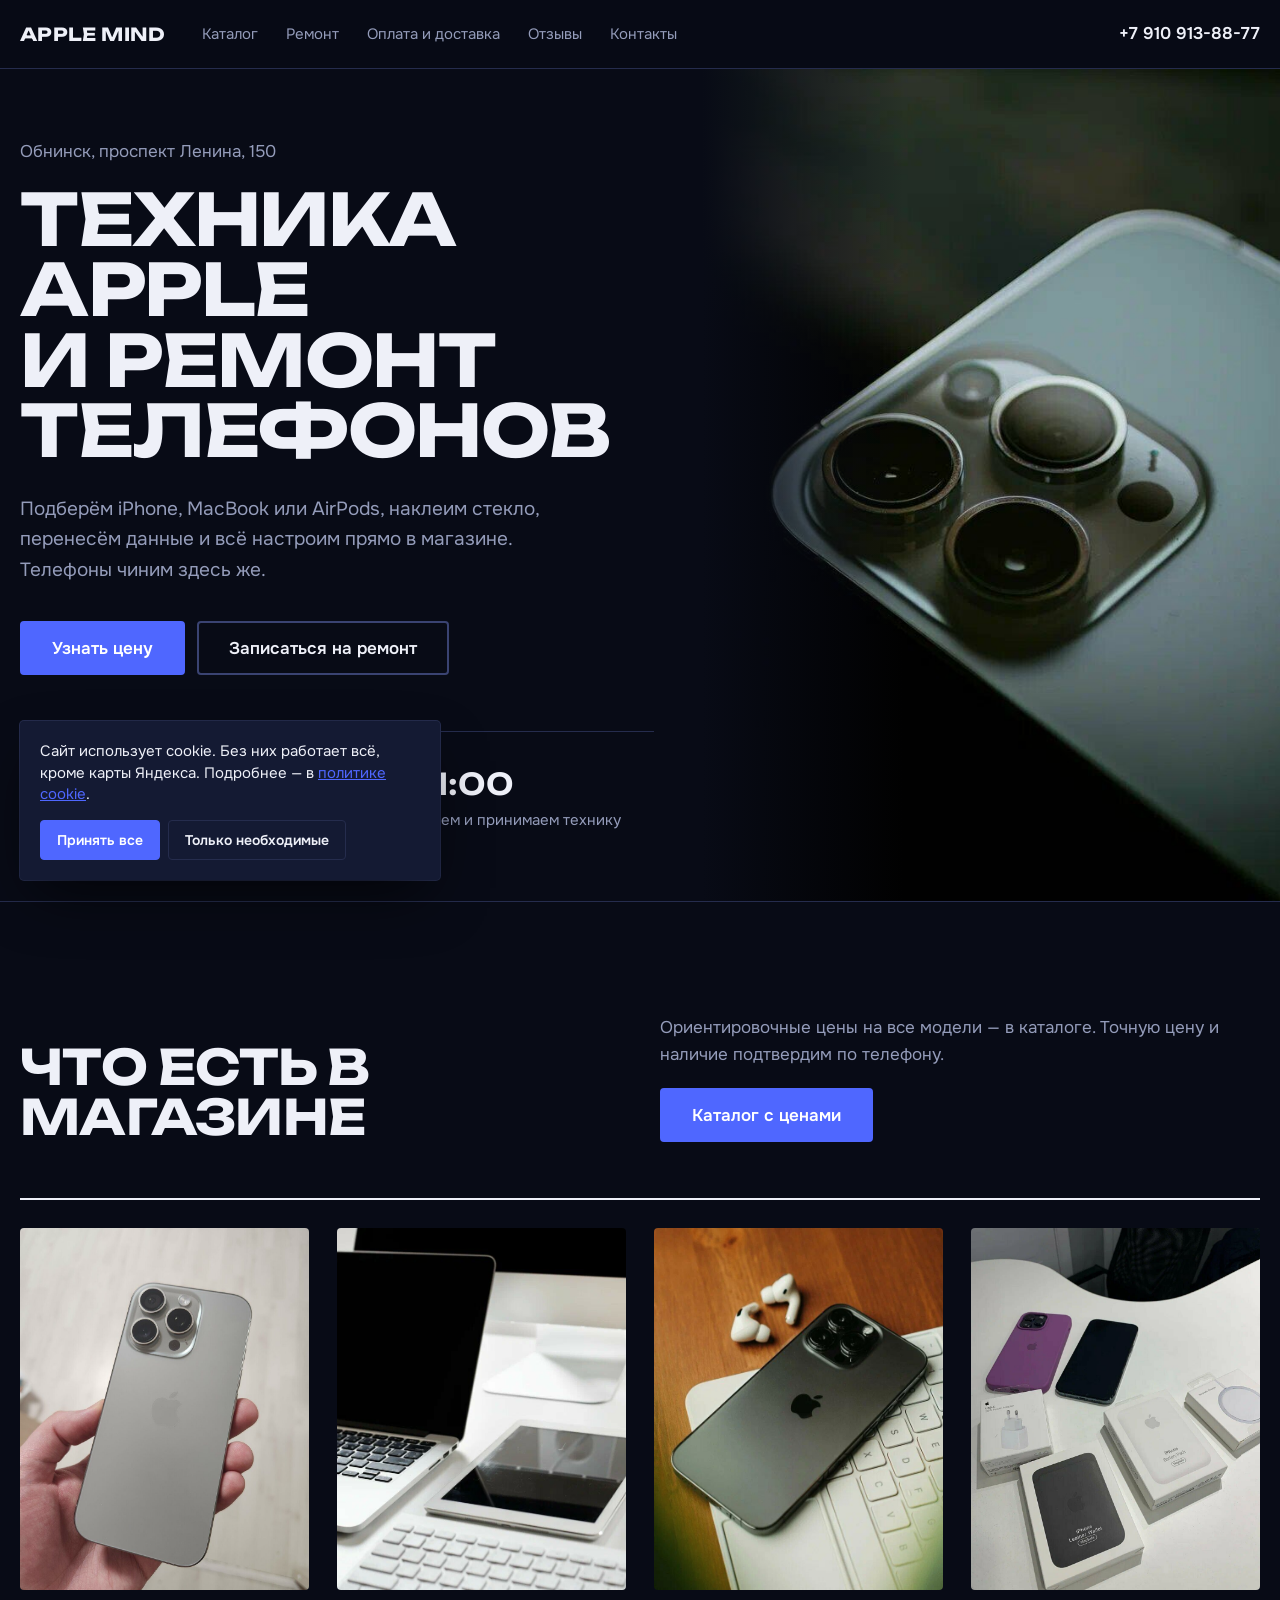
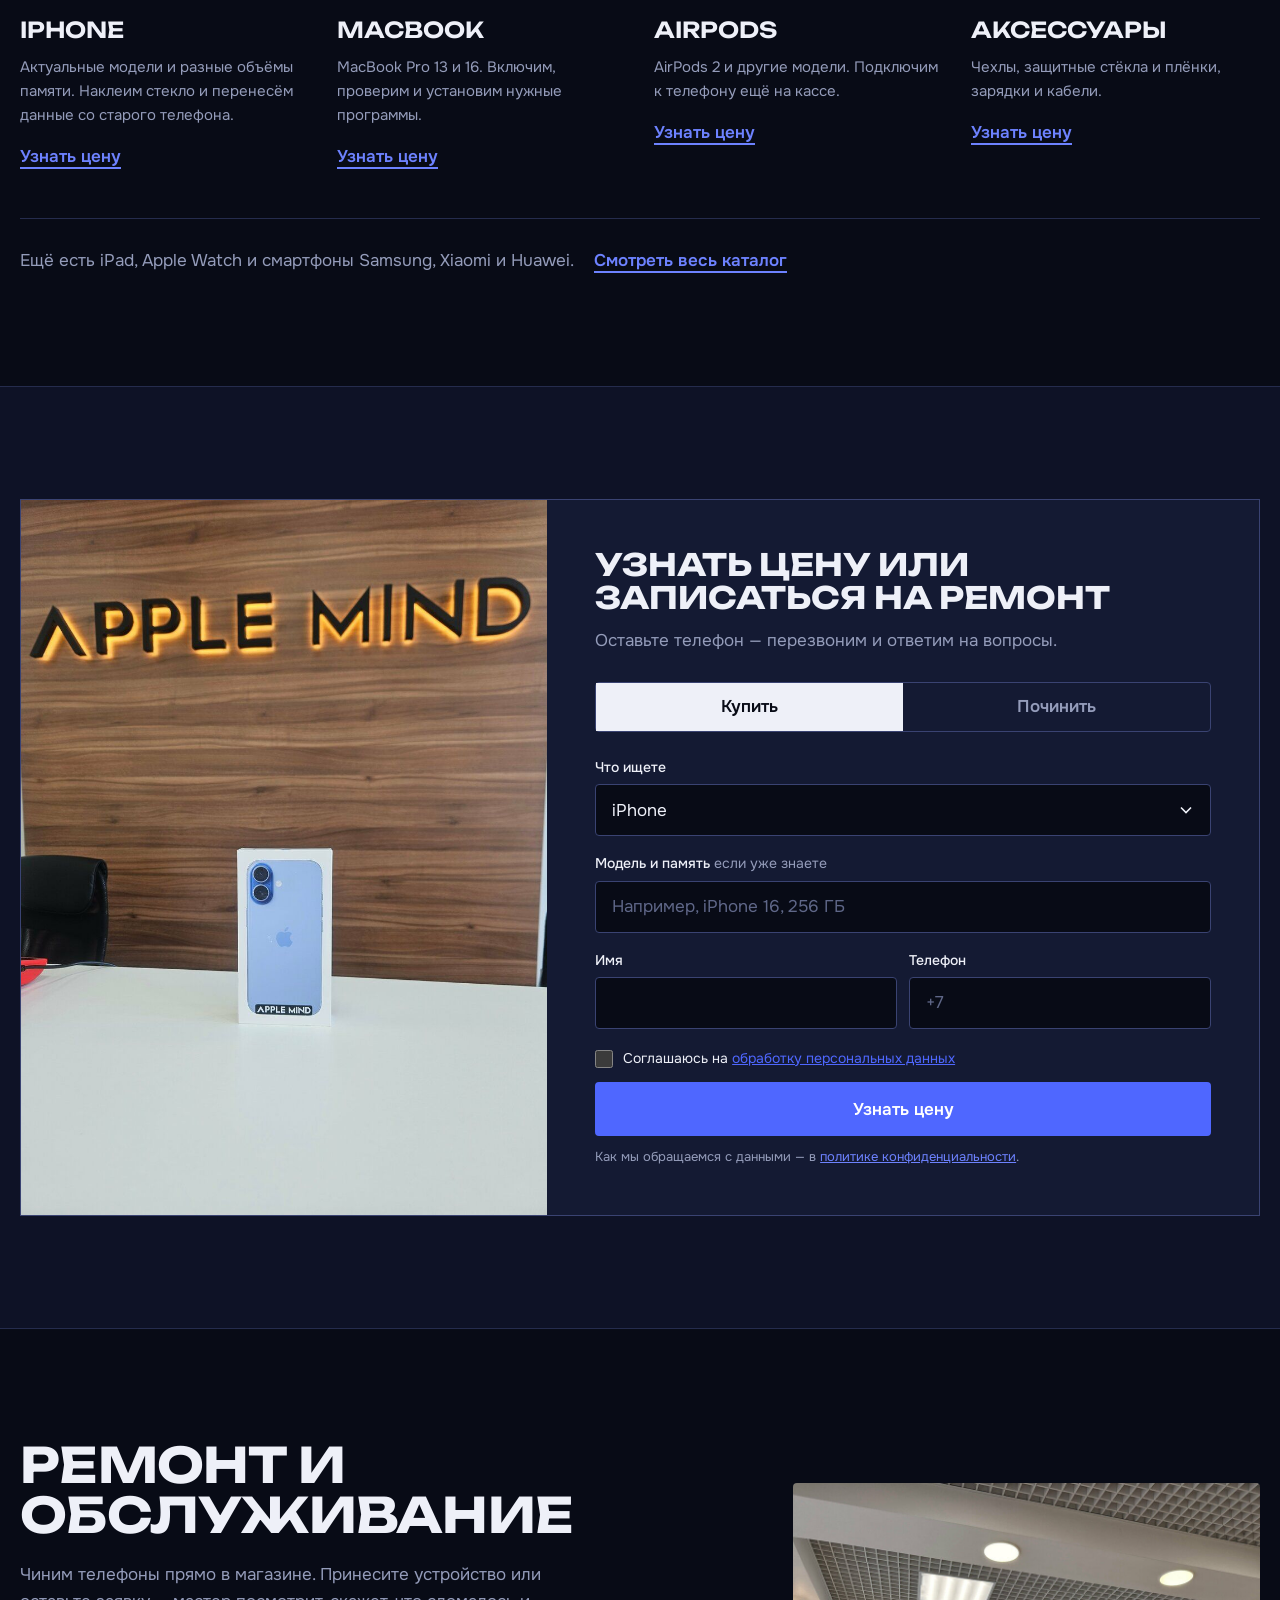
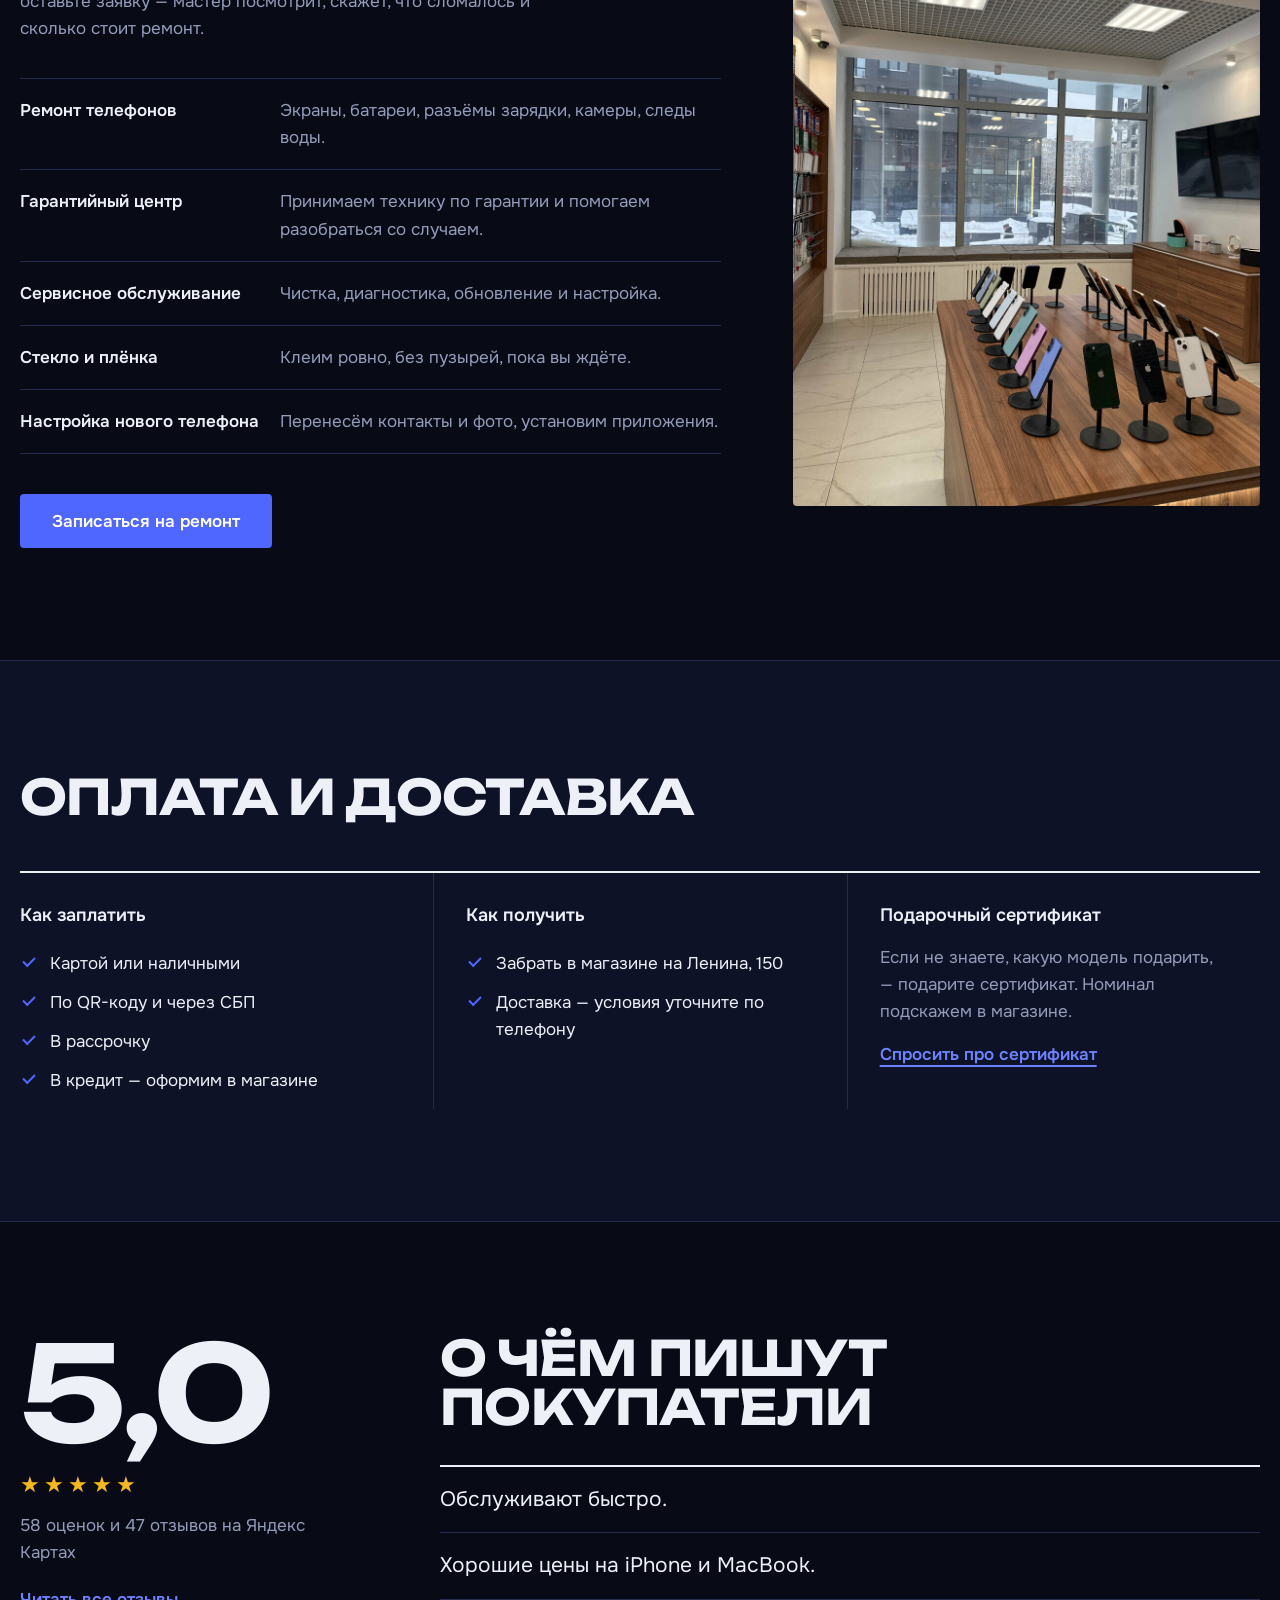
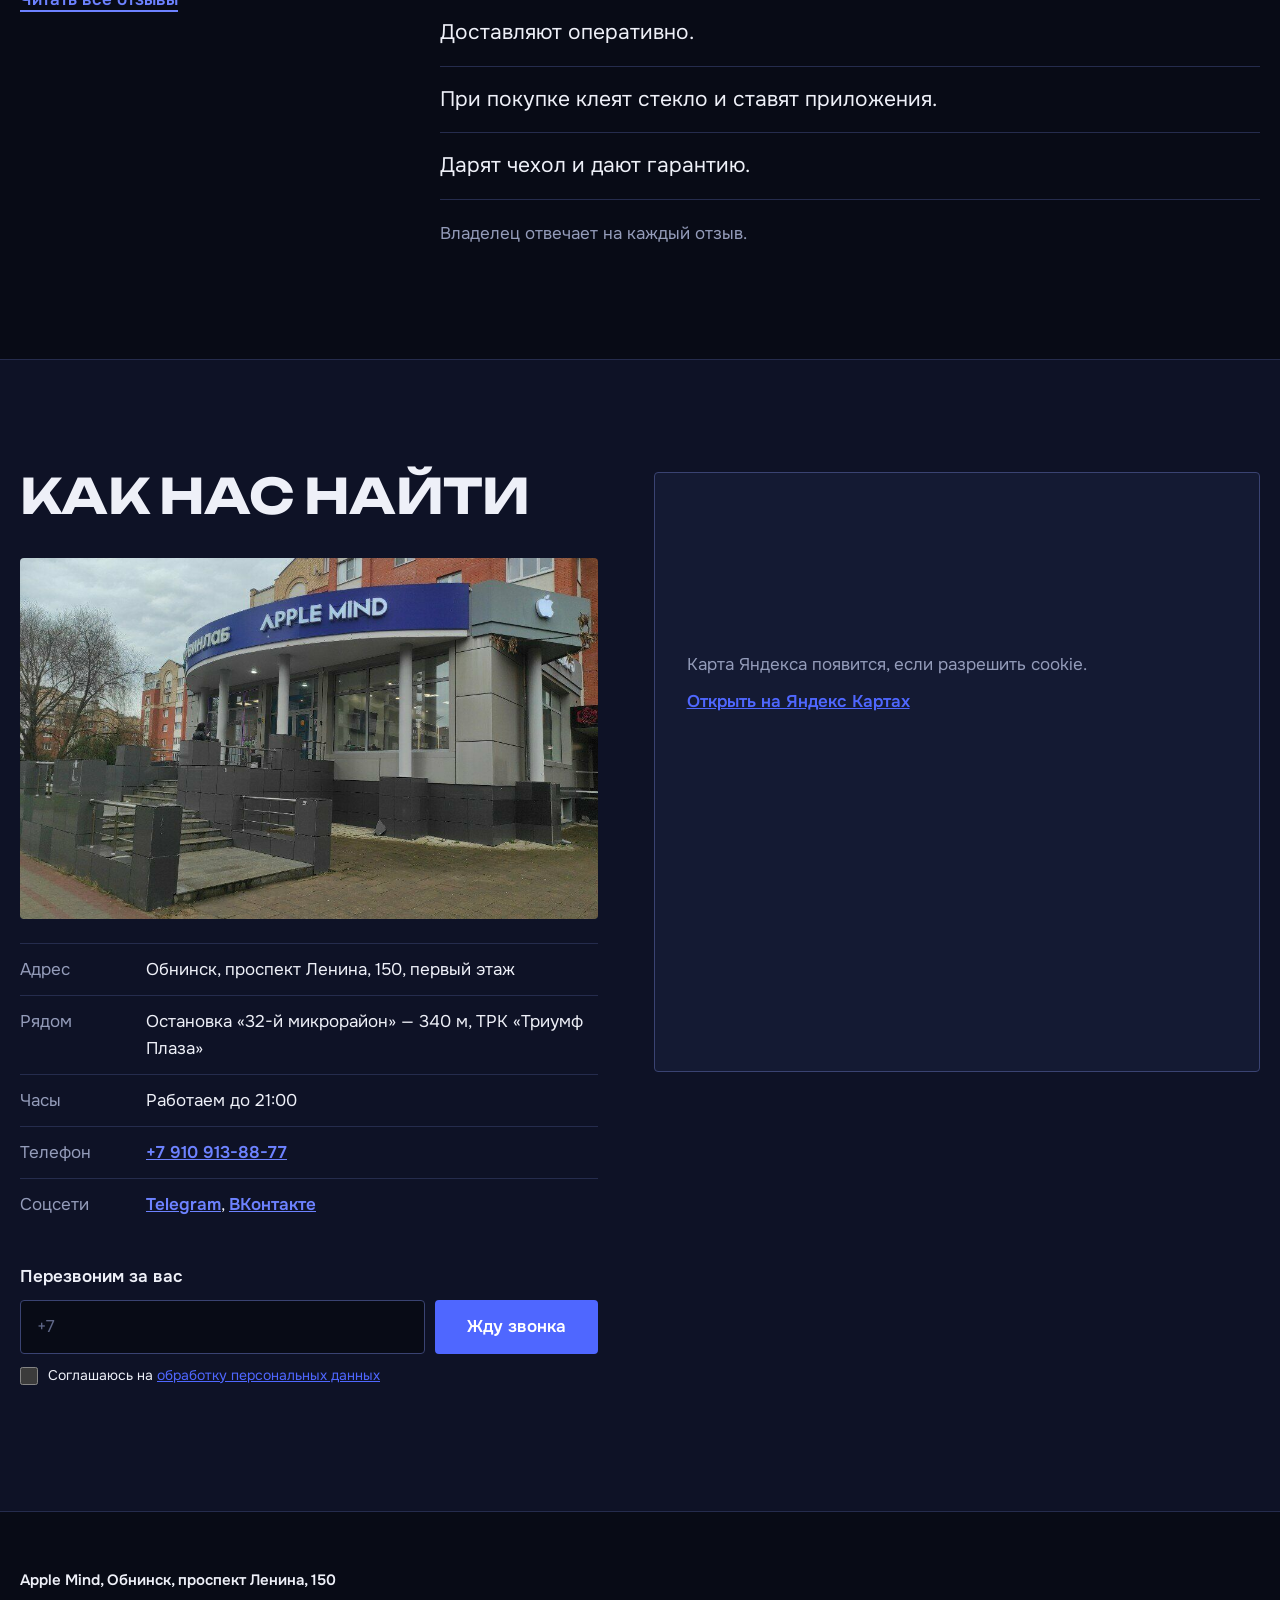
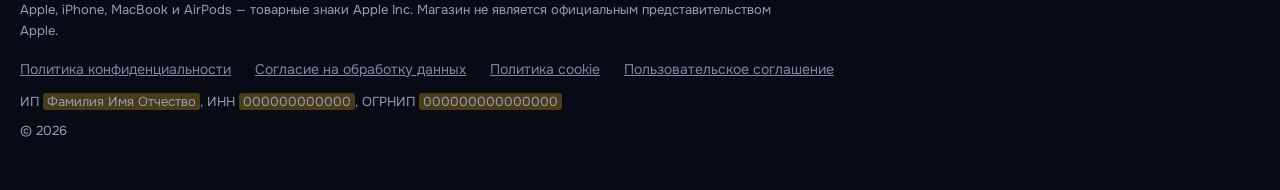
==== commit bcfba902: "Каталог товаров с ценами Страница catalog.html: разделы, поиск, сортировка, окно заказа. Ориентирово" ====
--- a/index.html
+++ b/index.html
@@ -29,7 +29,7 @@
             <a class="logo" href="#top">Apple Mind</a>
 
             <nav class="nav" aria-label="Разделы сайта">
-                <a href="#tech">Техника</a>
+                <a href="catalog.html">Каталог</a>
                 <a href="#service">Ремонт</a>
                 <a href="#pay">Оплата и доставка</a>
                 <a href="#reviews">Отзывы</a>
@@ -82,10 +82,13 @@
             <div class="wrap">
                 <div class="section__head">
                     <h2 class="section__title">Что есть в магазине</h2>
-                    <p class="section__lead">
-                        Цены меняются почти каждую неделю, поэтому мы их не публикуем.
-                        Нажмите «Узнать цену» — модель сама подставится в заявку.
-                    </p>
+                    <div class="section__aside">
+                        <p class="section__lead">
+                            Ориентировочные цены на все модели — в каталоге. Точную цену
+                            и наличие подтвердим по телефону.
+                        </p>
+                        <a class="btn" href="catalog.html">Каталог с ценами</a>
+                    </div>
                 </div>
 
                 <ul class="catalog">
@@ -116,8 +119,8 @@
                 </ul>
 
                 <p class="catalog__more">
-                    Ещё есть смартфоны Samsung, Xiaomi и Huawei.
-                    <button class="link-btn" type="button" data-pick="Смартфон Samsung, Xiaomi или Huawei">Спросить про Android</button>
+                    Ещё есть iPad, Apple Watch и смартфоны Samsung, Xiaomi и Huawei.
+                    <a class="link-btn" href="catalog.html">Смотреть весь каталог</a>
                 </p>
             </div>
         </section>
--- a/css/style.css
+++ b/css/style.css
@@ -1257,3 +1257,447 @@
 .not-found__title {
     text-transform: uppercase;
 }
+
+/* ==========================================================
+   Каталог
+   ========================================================== */
+
+.nav a[aria-current="page"] {
+    color: var(--ink);
+}
+
+.cat-hero {
+    padding: 48px 0 40px;
+}
+
+.cat-hero__title {
+    margin-top: 20px;
+    font-family: var(--font-display);
+    font-weight: 700;
+    font-size: clamp(44px, 8vw, 112px);
+    line-height: 0.95;
+    letter-spacing: -0.02em;
+    text-transform: uppercase;
+}
+
+.cat-hero__lead {
+    max-width: 36em;
+    margin-top: 20px;
+    color: var(--muted);
+}
+
+/* ---------- Панель фильтров ---------- */
+
+.cat-bar {
+    position: sticky;
+    top: 68px;
+    z-index: 5;
+    padding: 14px 0;
+    background: rgba(8, 11, 22, 0.92);
+    backdrop-filter: blur(12px);
+    border-top: 1px solid var(--line);
+    border-bottom: 1px solid var(--line);
+}
+
+.cat-bar__inner {
+    display: flex;
+    flex-wrap: wrap;
+    align-items: center;
+    justify-content: space-between;
+    gap: 12px 24px;
+}
+
+.cat-chips {
+    display: flex;
+    flex-wrap: wrap;
+    gap: 6px;
+}
+
+.cat-chip {
+    min-height: 40px;
+    padding: 0 14px;
+    border: 1px solid var(--line-strong);
+    border-radius: var(--radius);
+    background: transparent;
+    font-weight: 500;
+    font-size: 14px;
+    cursor: pointer;
+    transition: background 0.15s, border-color 0.15s, color 0.15s;
+}
+
+.cat-chip span {
+    margin-left: 4px;
+    color: var(--muted);
+}
+
+.cat-chip:hover {
+    border-color: var(--ink);
+}
+
+.cat-chip.is-active {
+    background: var(--ink);
+    border-color: var(--ink);
+    color: var(--bg);
+}
+
+.cat-chip.is-active span {
+    color: var(--bg);
+    opacity: 0.6;
+}
+
+.cat-tools {
+    display: flex;
+    gap: 8px;
+}
+
+.cat-search {
+    width: 260px;
+    min-height: 42px;
+}
+
+.cat-sort {
+    width: 200px;
+    min-height: 42px;
+}
+
+/* ---------- Сетка товаров ---------- */
+
+.cat-section {
+    padding-top: 40px;
+}
+
+.cat-count {
+    margin-bottom: 16px;
+    color: var(--muted);
+    font-size: 15px;
+}
+
+.cat-grid {
+    display: grid;
+    grid-template-columns: repeat(4, minmax(0, 1fr));
+    border-top: 2px solid var(--ink);
+    border-left: 1px solid var(--line);
+}
+
+.cat-item {
+    display: flex;
+    flex-direction: column;
+    min-height: 280px;
+    padding: 22px 22px 24px;
+    border-right: 1px solid var(--line);
+    border-bottom: 1px solid var(--line);
+    transition: background 0.2s;
+}
+
+.cat-item:hover {
+    background: var(--bg-2);
+}
+
+.cat-item__top {
+    display: flex;
+    justify-content: space-between;
+    gap: 8px;
+    font-size: 13px;
+    color: var(--muted);
+}
+
+.cat-item__badge {
+    padding: 1px 8px;
+    border-radius: var(--radius);
+    background: var(--blue);
+    color: var(--white);
+    font-weight: 600;
+}
+
+.cat-item__name {
+    margin-top: 28px;
+    font-family: var(--font-display);
+    font-weight: 600;
+    font-size: 21px;
+    line-height: 1.15;
+    text-transform: uppercase;
+}
+
+.cat-item__spec {
+    margin-top: 8px;
+    font-size: 15px;
+    color: var(--muted);
+}
+
+.cat-item__price {
+    margin-top: auto;
+    padding-top: 24px;
+    font-family: var(--font-display);
+    font-weight: 600;
+    font-size: 24px;
+}
+
+.cat-item__btn {
+    margin-top: 16px;
+    min-height: 46px;
+}
+
+.cat-item:hover .cat-item__btn {
+    border-color: var(--blue);
+    background: var(--blue);
+    color: var(--white);
+}
+
+.cat-empty {
+    padding: 48px 0;
+}
+
+.cat-empty__title {
+    font-family: var(--font-display);
+    font-weight: 700;
+    font-size: 28px;
+    text-transform: uppercase;
+}
+
+.cat-empty p + p {
+    margin: 8px 0 20px;
+    color: var(--muted);
+}
+
+.cat-note {
+    display: grid;
+    grid-template-columns: 1fr auto;
+    gap: 6px 32px;
+    align-items: center;
+    margin-top: 56px;
+    padding: 28px 32px;
+    border: 1px solid var(--line-strong);
+    border-radius: var(--radius);
+    background: var(--surface);
+}
+
+.cat-note__title {
+    font-weight: 600;
+    font-size: 19px;
+}
+
+.cat-note p:not(.cat-note__title) {
+    color: var(--muted);
+}
+
+.cat-note .btn {
+    grid-column: 2;
+    grid-row: 1 / 3;
+}
+
+/* ---------- Окно заказа ---------- */
+
+.order {
+    width: min(480px, calc(100% - 24px));
+    max-height: calc(100vh - 24px);
+    padding: 0;
+    border: 1px solid var(--line-strong);
+    border-radius: var(--radius);
+    background: var(--surface);
+    color: var(--ink);
+}
+
+.order::backdrop {
+    background: rgba(4, 6, 12, 0.75);
+    backdrop-filter: blur(4px);
+}
+
+.order[open] {
+    animation: order-in 0.2s ease-out;
+}
+
+@keyframes order-in {
+    from {
+        opacity: 0;
+        transform: translateY(12px);
+    }
+}
+
+.order__body {
+    position: relative;
+    padding: 36px 32px 28px;
+}
+
+.order__close {
+    position: absolute;
+    top: 10px;
+    right: 12px;
+    width: 40px;
+    height: 40px;
+    border: 0;
+    background: none;
+    color: var(--muted);
+    font-size: 28px;
+    line-height: 1;
+    cursor: pointer;
+}
+
+.order__close:hover {
+    color: var(--ink);
+}
+
+.order__title {
+    font-family: var(--font-display);
+    font-weight: 700;
+    font-size: 26px;
+    text-transform: uppercase;
+}
+
+.order__product {
+    margin-top: 10px;
+    font-weight: 600;
+}
+
+.order__price {
+    margin-bottom: 20px;
+    color: var(--blue-hover);
+    font-weight: 600;
+}
+
+.order__fieldset {
+    padding: 0;
+    border: 0;
+    min-width: 0;
+}
+
+.order__options {
+    display: grid;
+    grid-template-columns: 1fr 1fr;
+    gap: 8px;
+}
+
+.order__option {
+    position: relative;
+}
+
+.order__option input {
+    position: absolute;
+    opacity: 0;
+    pointer-events: none;
+}
+
+.order__option span {
+    display: block;
+    padding: 12px;
+    border: 1px solid var(--line-strong);
+    border-radius: var(--radius);
+    font-size: 15px;
+    text-align: center;
+    cursor: pointer;
+}
+
+.order__option input:checked + span {
+    background: var(--ink);
+    border-color: var(--ink);
+    color: var(--bg);
+}
+
+.order__option input:focus-visible + span {
+    outline: 3px solid var(--blue);
+    outline-offset: 2px;
+}
+
+.order__done p:not(.order__title) {
+    margin: 10px 0 24px;
+    color: var(--muted);
+}
+
+/* ---------- Каталог: адаптив ---------- */
+
+@media (max-width: 1080px) {
+    .cat-grid {
+        grid-template-columns: repeat(3, minmax(0, 1fr));
+    }
+}
+
+@media (max-width: 860px) {
+    .cat-grid {
+        grid-template-columns: repeat(2, minmax(0, 1fr));
+    }
+
+    .cat-tools {
+        width: 100%;
+    }
+
+    .cat-search {
+        flex: 1;
+        width: auto;
+    }
+
+    .cat-sort {
+        width: 170px;
+    }
+
+    .cat-note {
+        grid-template-columns: 1fr;
+    }
+
+    .cat-note .btn {
+        grid-column: auto;
+        grid-row: auto;
+        justify-self: start;
+        margin-top: 12px;
+    }
+}
+
+@media (max-width: 600px) {
+    .cat-bar {
+        position: static;
+    }
+
+    .cat-chips {
+        flex-wrap: nowrap;
+        overflow-x: auto;
+        margin: 0 -20px;
+        padding: 0 20px 4px;
+        scrollbar-width: none;
+    }
+
+    .cat-chip {
+        flex-shrink: 0;
+    }
+
+    .cat-tools {
+        flex-direction: column;
+    }
+
+    .cat-sort {
+        width: 100%;
+    }
+
+    .cat-item {
+        min-height: 240px;
+        padding: 16px 14px 18px;
+    }
+
+    .cat-item__name {
+        margin-top: 18px;
+        font-size: 16px;
+    }
+
+    .cat-item__spec {
+        font-size: 13px;
+    }
+
+    .cat-item__price {
+        font-size: 18px;
+    }
+
+    .cat-item__btn {
+        padding: 0 12px;
+    }
+
+    .order__body {
+        padding: 32px 20px 22px;
+    }
+}
+
+@media (prefers-reduced-motion: reduce) {
+    .order[open] {
+        animation: none;
+    }
+}
+
+.section__aside .btn {
+    margin-top: 20px;
+}
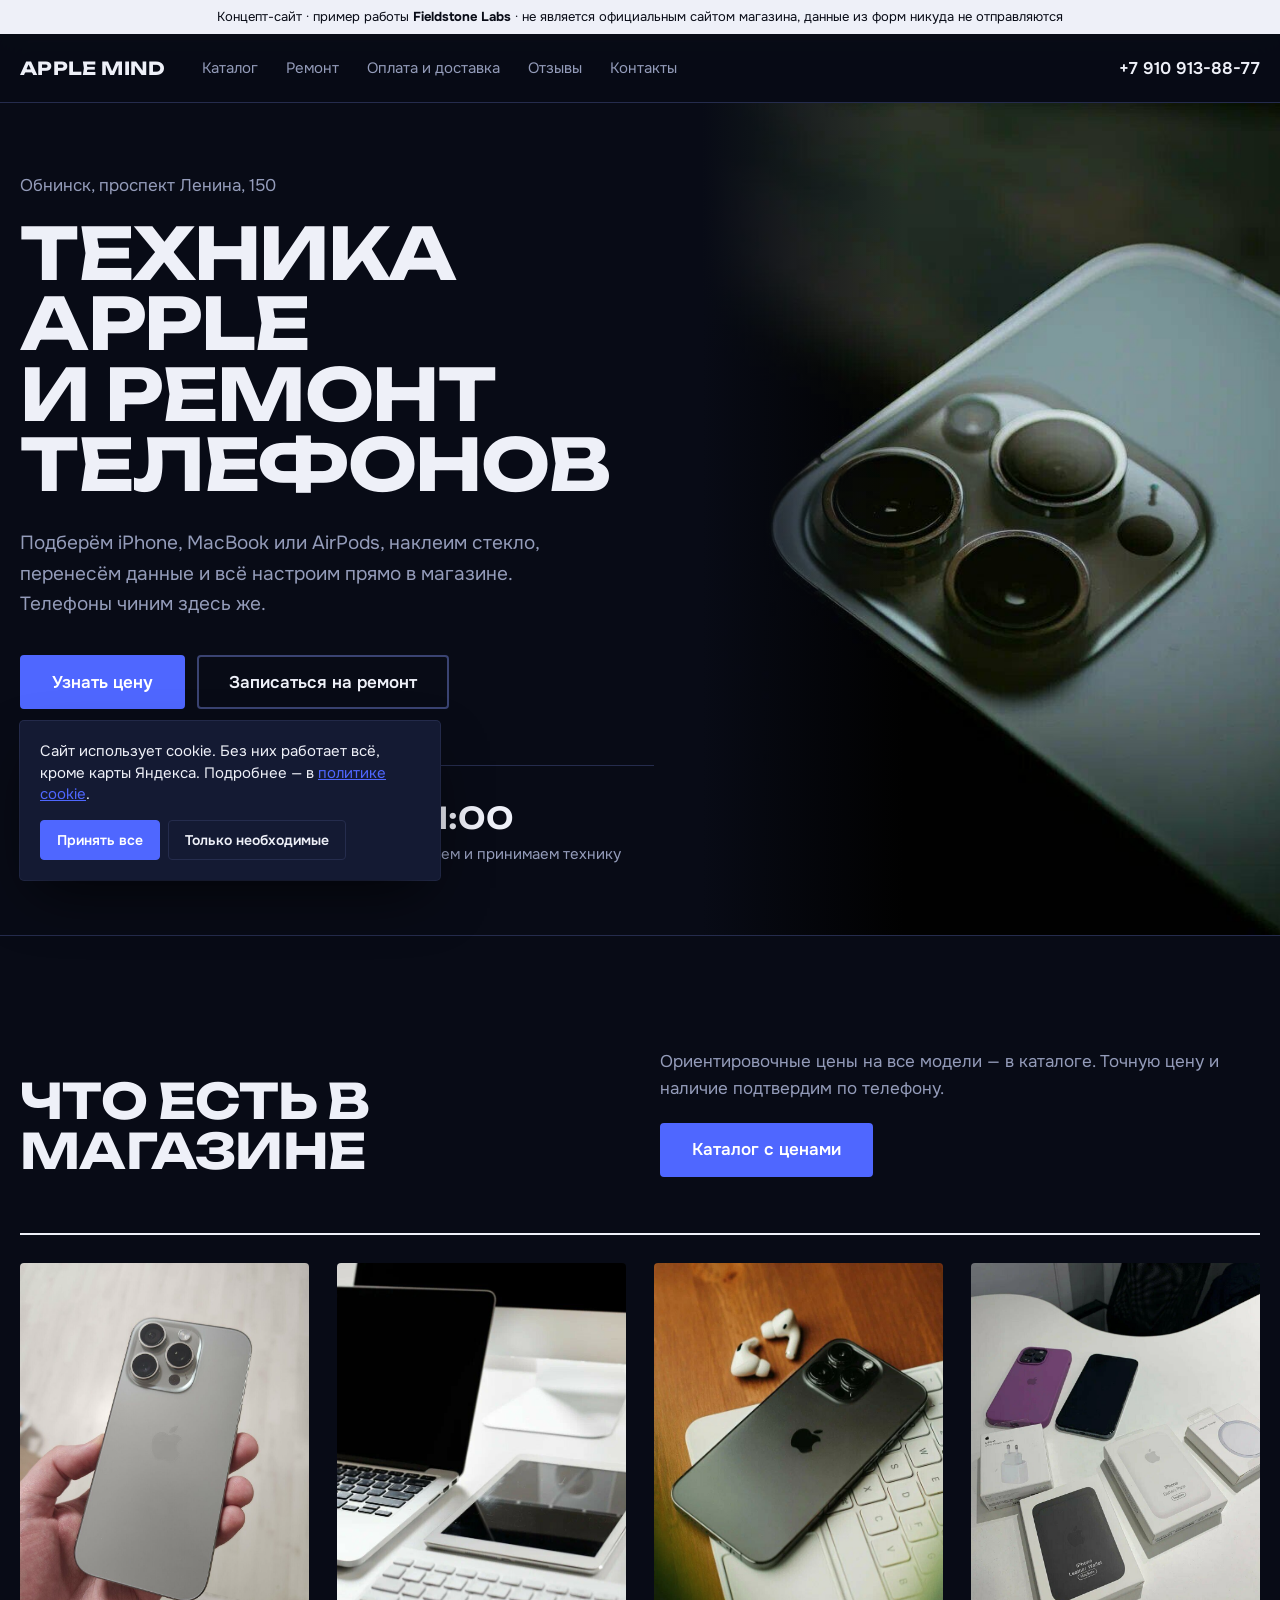
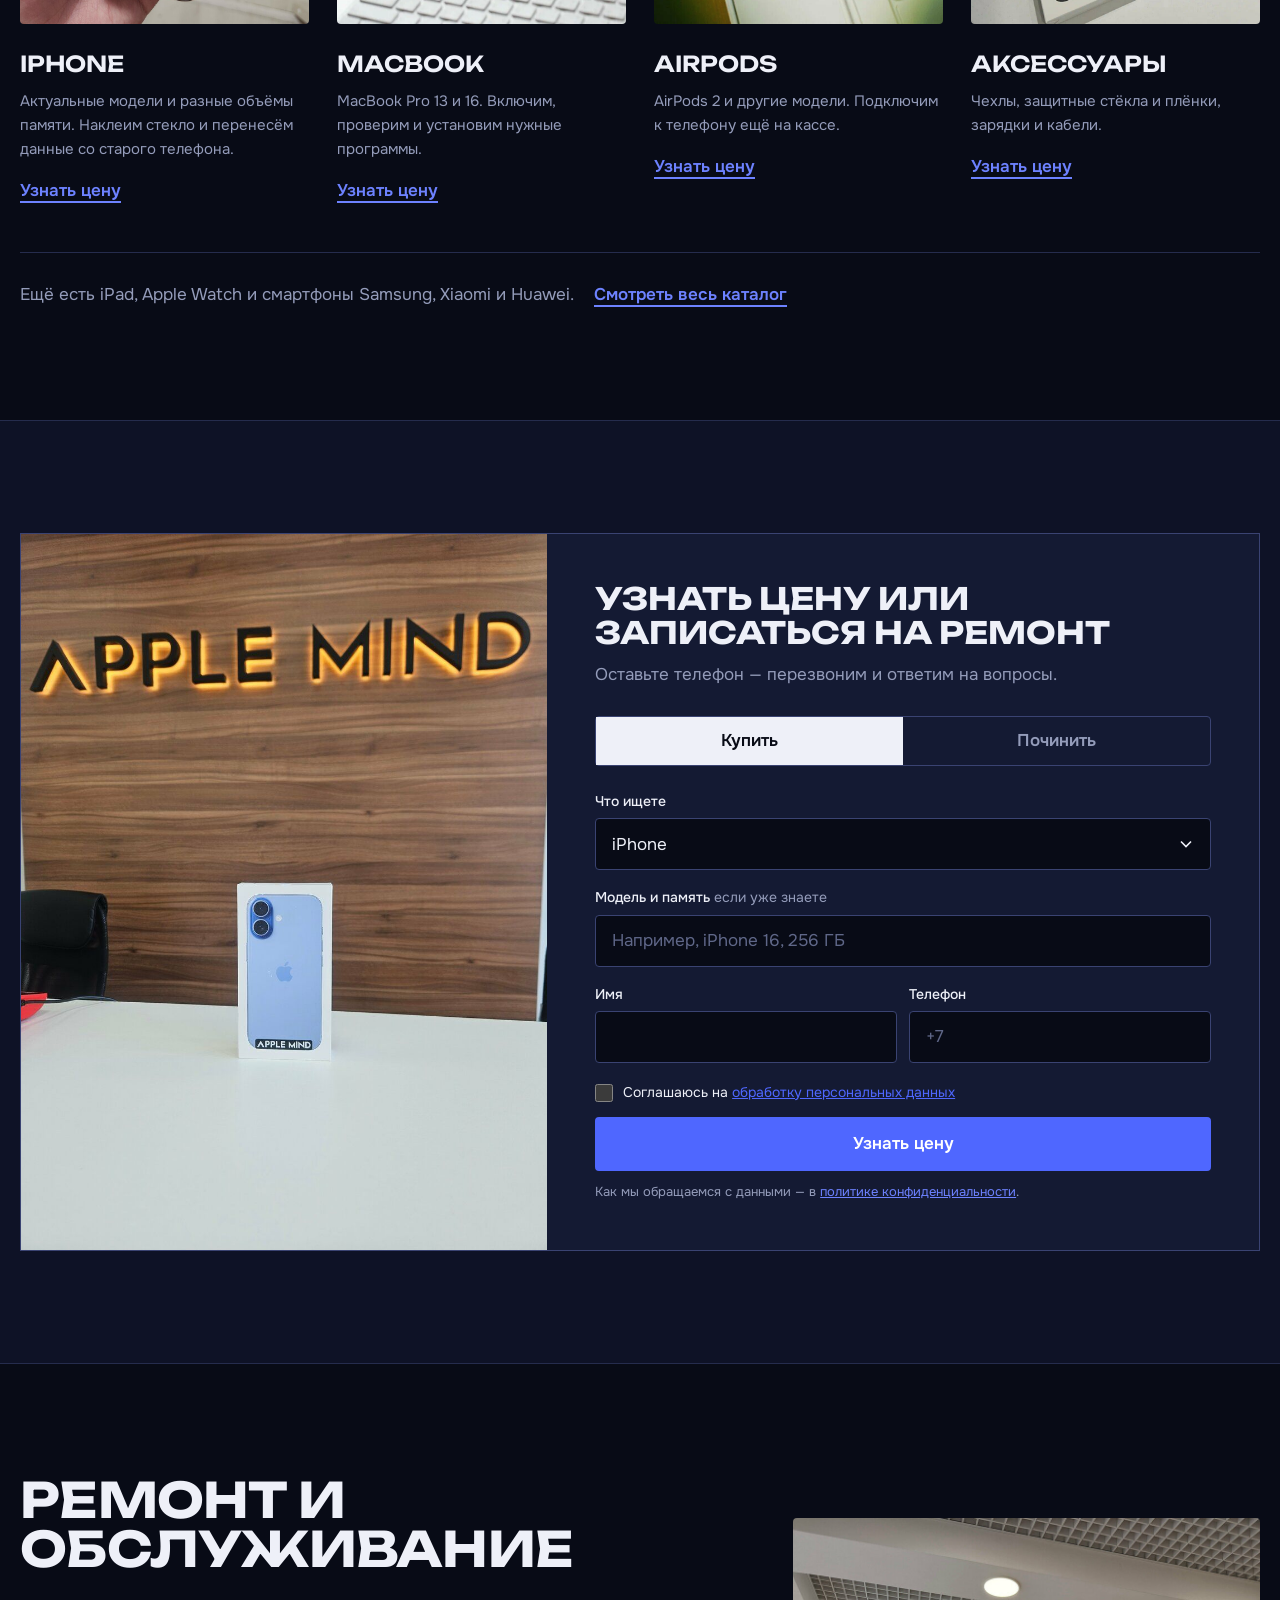
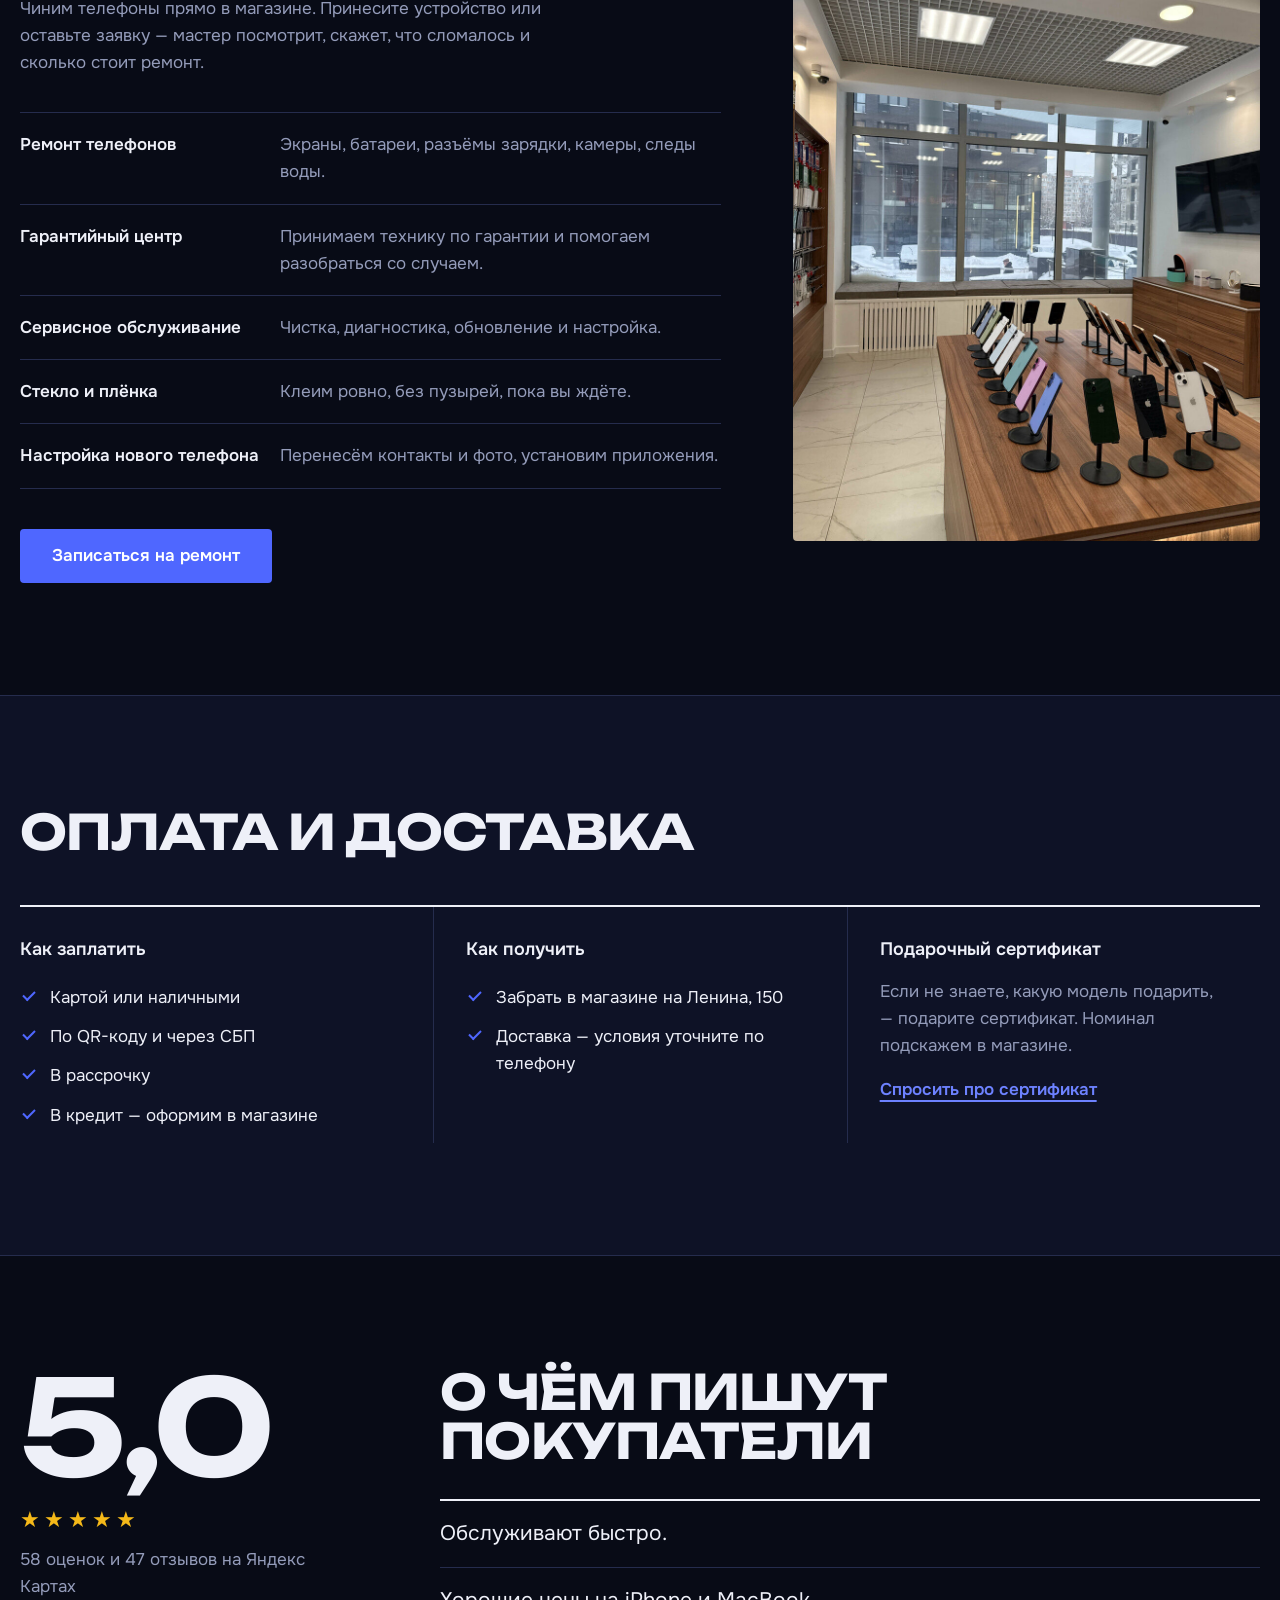
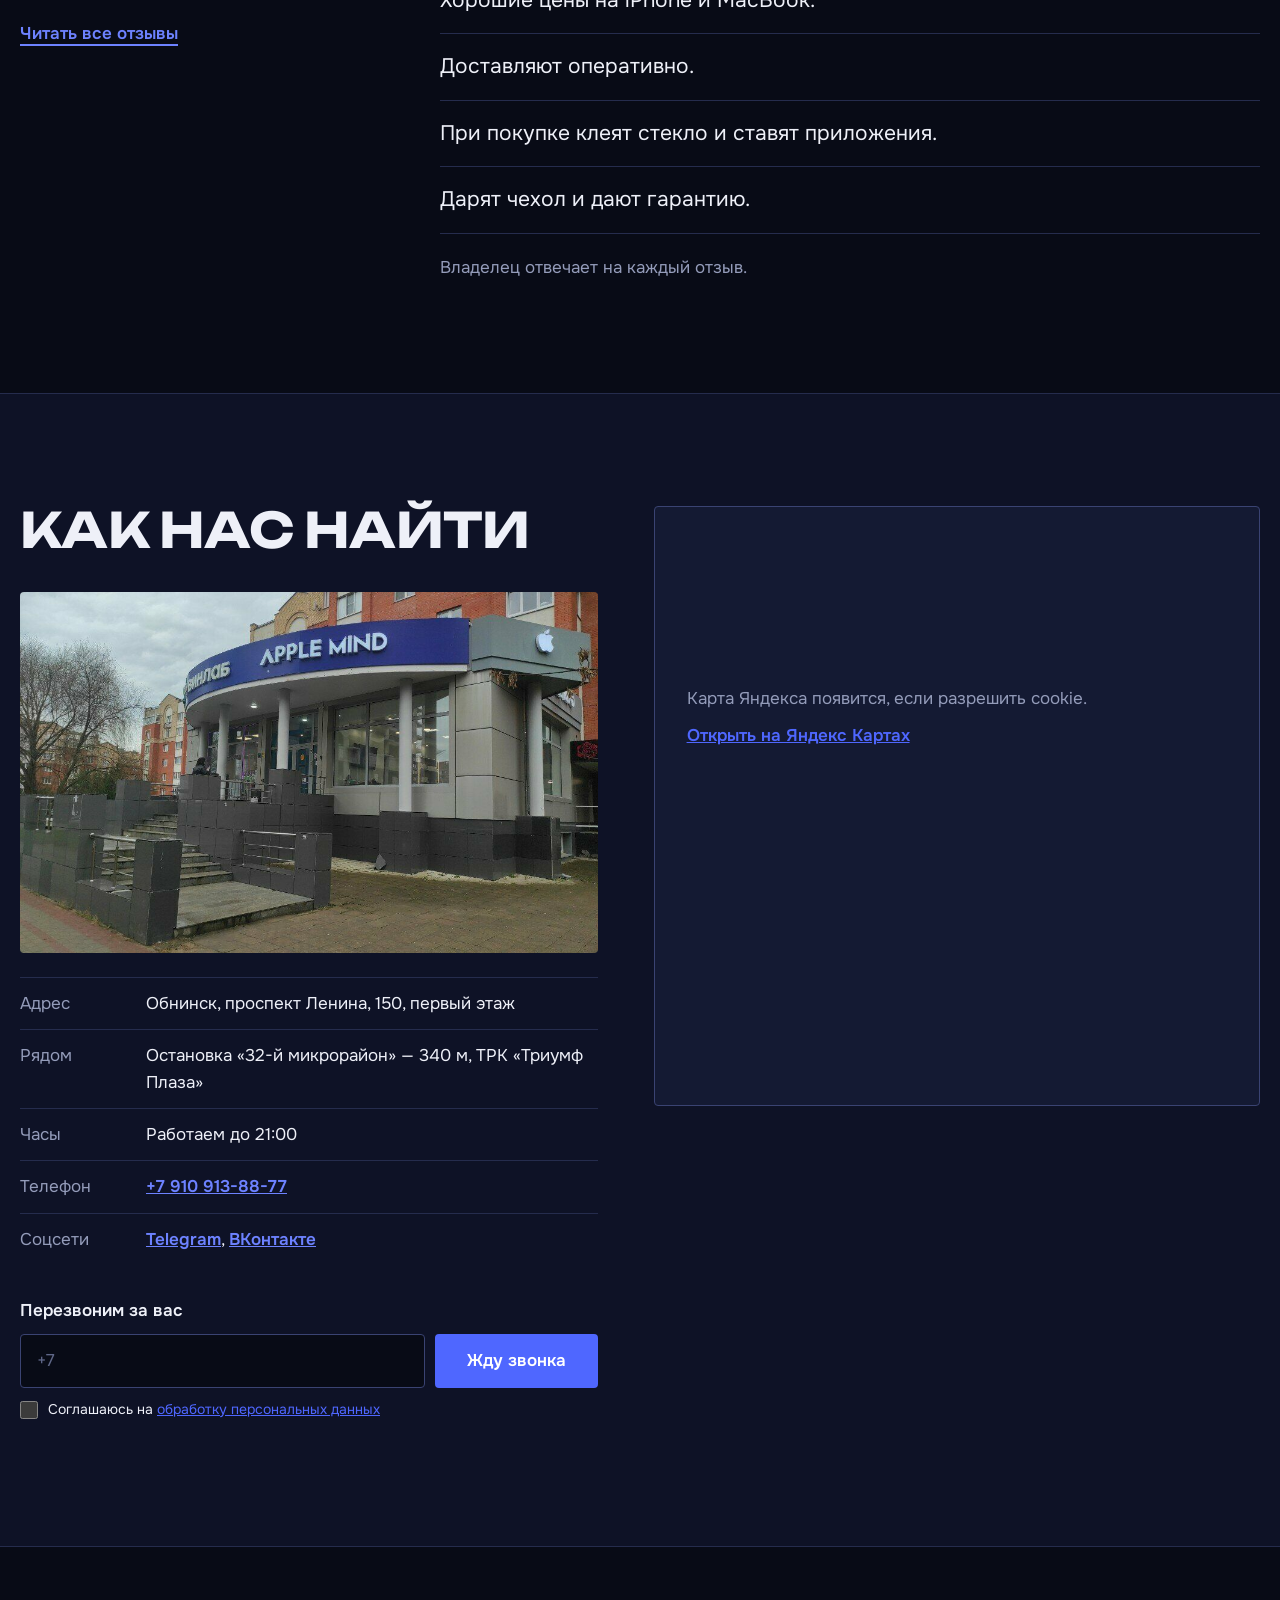
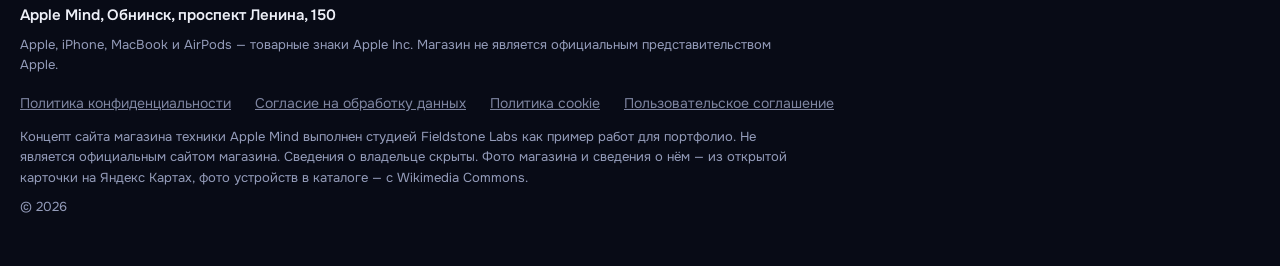
==== commit c3e77aed: "Плашка «концепт-сайт» и noindex Сверху на всех страницах — пометка, что это концепт Fieldstone Labs," ====
--- a/index.html
+++ b/index.html
@@ -3,7 +3,8 @@
 <head>
     <meta charset="UTF-8">
     <meta name="viewport" content="width=device-width, initial-scale=1">
-    <title>Apple Mind — техника и ремонт телефонов в Обнинске</title>
+    <meta name="robots" content="noindex, nofollow">
+    <title>Apple Mind — техника и ремонт телефонов в Обнинске (концепт)</title>
     <meta name="description" content="Магазин техники Apple, Samsung, Xiaomi, Huawei и сервис по ремонту телефонов. Обнинск, проспект Ленина, 150.">
 
     <link rel="preconnect" href="https://fonts.googleapis.com">
@@ -23,6 +24,11 @@
     <link rel="stylesheet" href="css/style.css">
 </head>
 <body>
+
+    <div class="demo-bar" role="note">
+        Концепт-сайт · пример работы <strong>Fieldstone Labs</strong> · не является официальным сайтом магазина,
+        данные из форм никуда не отправляются
+    </div>
 
     <header class="header">
         <div class="wrap header__inner">
@@ -391,10 +397,10 @@
                 <a href="cookies.html">Политика cookie</a>
                 <a href="terms.html">Пользовательское соглашение</a>
             </nav>
-            <!-- Реквизиты: заменить на настоящие данные владельца -->
             <p class="footer__small">
-                ИП <span class="fill">Фамилия Имя Отчество</span>, ИНН <span class="fill">000000000000</span>,
-                ОГРНИП <span class="fill">000000000000000</span>
+                Концепт сайта магазина техники Apple Mind выполнен студией Fieldstone Labs как пример работ для портфолио.
+                Не является официальным сайтом магазина. Сведения о владельце скрыты.
+                Фото магазина и сведения о нём — из открытой карточки на Яндекс Картах, фото устройств в каталоге — с Wikimedia Commons.
             </p>
             <p class="footer__small">© <span data-year>2026</span></p>
         </div>
--- a/css/style.css
+++ b/css/style.css
@@ -1701,3 +1701,96 @@
 .section__aside .btn {
     margin-top: 20px;
 }
+
+/* ---------- Каталог: фото ---------- */
+
+.cat-item__photo {
+    position: relative;
+    margin: -22px -22px 18px;
+    overflow: hidden;
+    background: #11152a;
+}
+
+.cat-item__photo img {
+    width: 100%;
+    aspect-ratio: 4 / 5;
+    object-fit: cover;
+    transition: transform 0.4s;
+}
+
+.cat-item:hover .cat-item__photo img {
+    transform: scale(1.04);
+}
+
+.cat-item__photo figcaption {
+    position: absolute;
+    left: 10px;
+    bottom: 10px;
+    padding: 2px 8px;
+    border-radius: var(--radius);
+    background: rgba(8, 11, 22, 0.8);
+    color: var(--muted);
+    font-size: 12px;
+}
+
+.cat-item__name {
+    margin-top: 16px;
+}
+
+/* ---------- Авторы фото ---------- */
+
+.cat-credits {
+    margin-top: 32px;
+    color: var(--muted);
+    font-size: 14px;
+}
+
+.cat-credits summary {
+    color: var(--ink);
+    font-weight: 600;
+    cursor: pointer;
+}
+
+.cat-credits p {
+    max-width: 52em;
+    margin: 12px 0;
+}
+
+.cat-credits__list {
+    columns: 2;
+    column-gap: 40px;
+}
+
+.cat-credits__list li {
+    padding: 3px 0;
+    break-inside: avoid;
+}
+
+.cat-credits__list a {
+    color: var(--blue-hover);
+}
+
+@media (max-width: 600px) {
+    .cat-item__photo {
+        margin: -16px -14px 14px;
+    }
+
+    .cat-item__name {
+        margin-top: 10px;
+    }
+
+    .cat-credits__list {
+        columns: 1;
+    }
+}
+
+/* ---------- Плашка «концепт» ---------- */
+
+.demo-bar {
+    padding: 8px 20px;
+    background: var(--ink-main);
+    color: var(--bg, #000);
+    font-size: 13px;
+    line-height: 1.4;
+    text-align: center;
+}
